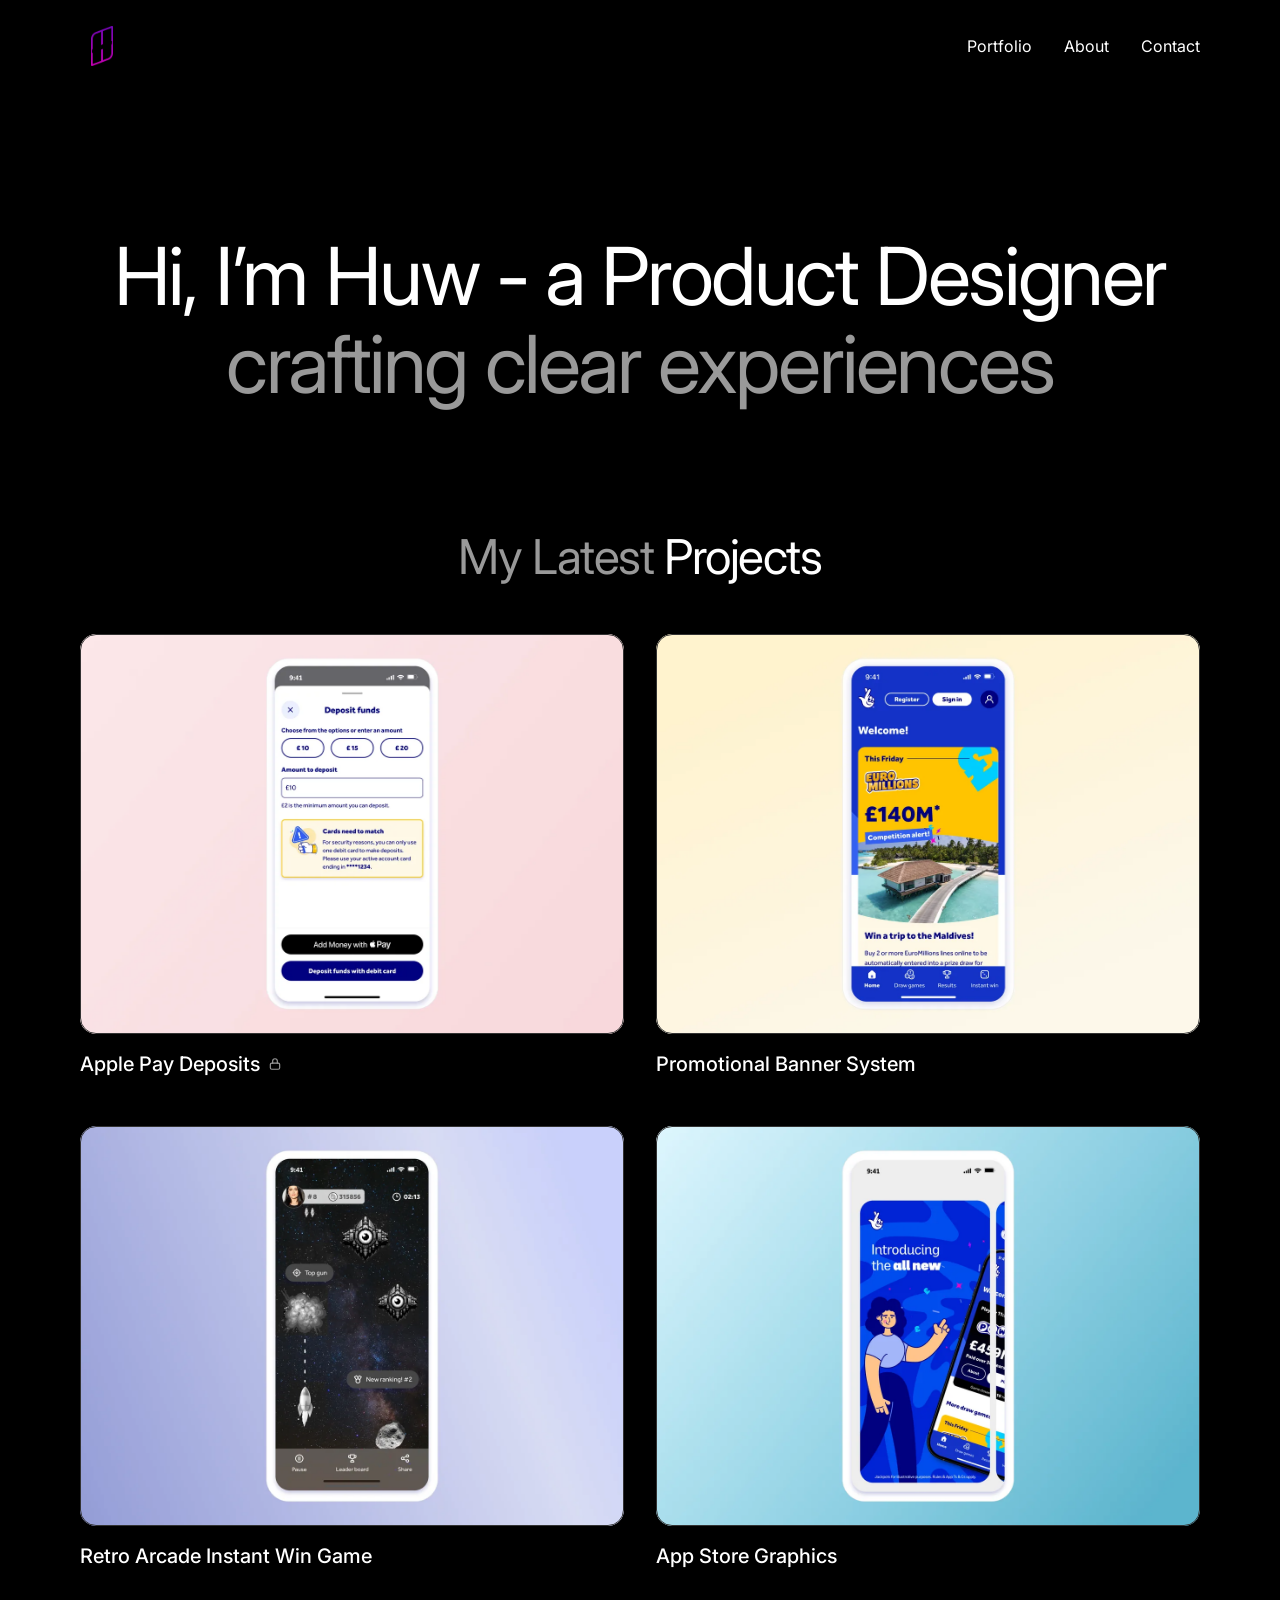
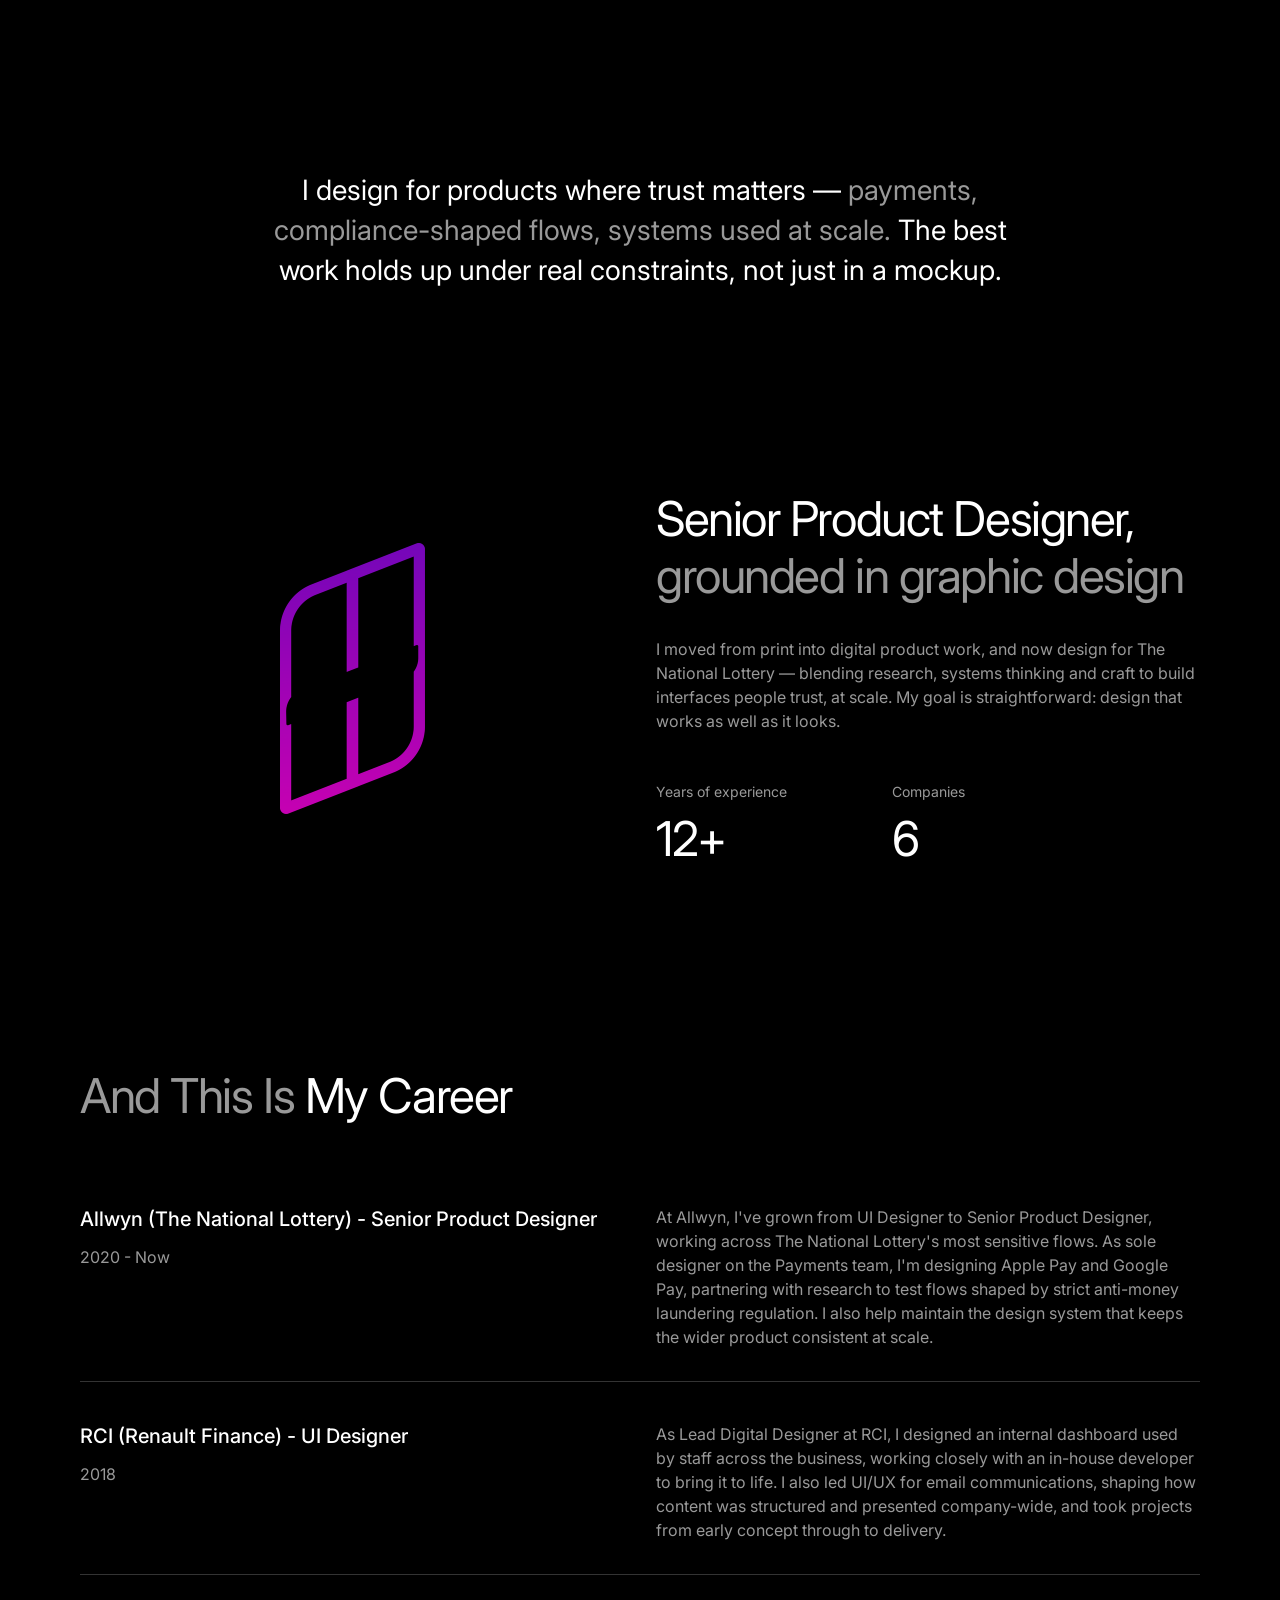
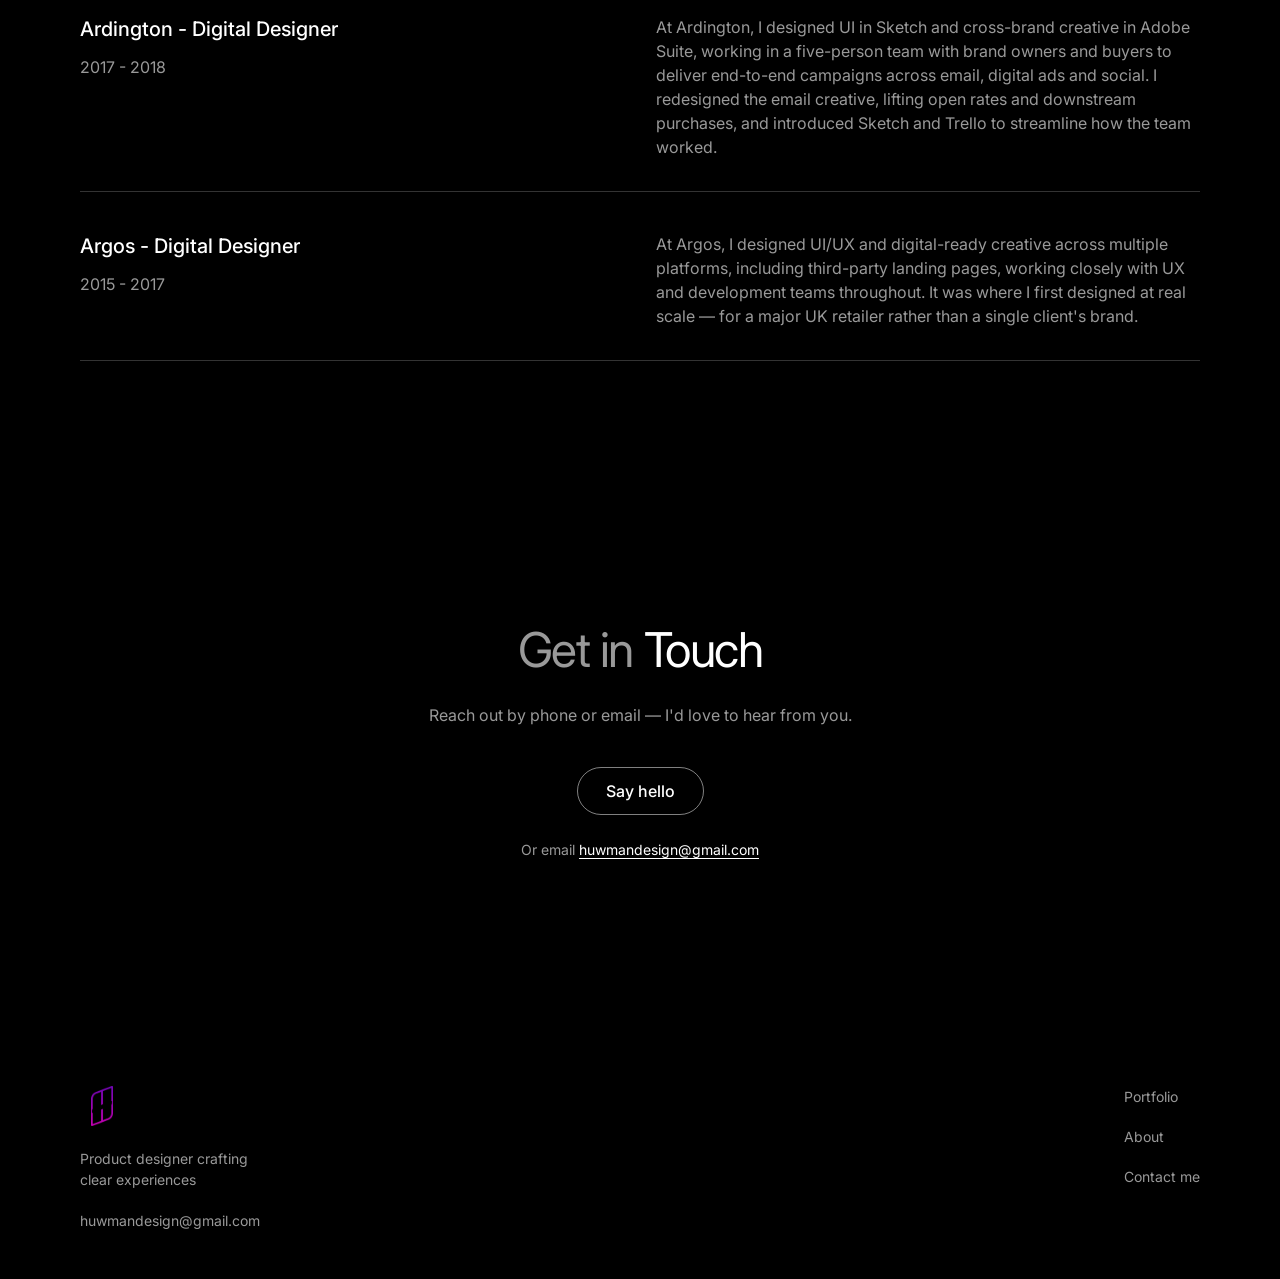
==== index.html @ 25f66128 "Add mobile burger menu matching Figma phone nav Co-Authored-By: Claude Opus 5.5 <noreply@anthropic.c" ====
<!doctype html>
<html lang="en-GB">
<head>
  <meta charset="utf-8">
  <meta name="viewport" content="width=device-width, initial-scale=1">
  <title>Huw Maitland-Jones — Product Designer</title>
  <meta name="description" content="Huw Maitland-Jones is a Senior Product Designer crafting clear experiences for products where trust matters.">
  <link rel="preconnect" href="https://fonts.googleapis.com">
  <link rel="preconnect" href="https://fonts.gstatic.com" crossorigin>
  <link href="https://fonts.googleapis.com/css2?family=Inter:wght@400;500&display=swap" rel="stylesheet">
  <link rel="stylesheet" href="styles.css">
  <script>document.documentElement.classList.add("js")</script>
  <script src="script.js" defer></script>
</head>
<body>

  <header class="nav">
    <div class="container nav__inner">
      <a href="/" class="logo" aria-label="Huw Maitland-Jones, home">
        <img src="assets/logo-mark.png" alt="" width="21" height="40">
      </a>
      <button class="nav__toggle" type="button" aria-expanded="false" aria-controls="site-menu" aria-label="Open menu">
        <span class="nav__toggle-bar"></span>
        <span class="nav__toggle-bar"></span>
      </button>
      <nav aria-label="Main">
        <ul class="nav__links" id="site-menu">
          <li><a href="#portfolio">Portfolio</a></li>
          <li><a href="#about">About</a></li>
          <li><a href="#contact">Contact</a></li>
        </ul>
      </nav>
    </div>
  </header>

  <main>
    <!-- Hero -->
    <section class="hero">
      <div class="container">
        <h1 class="h1 reveal">
          Hi, I’m Huw - a Product Designer
          <span class="muted">crafting clear experiences</span>
        </h1>
      </div>
    </section>

    <!-- Projects -->
    <section class="section section--projects" id="portfolio">
      <div class="container">
        <h2 class="h2 h2--center reveal"><span class="muted">My Latest</span> Projects</h2>

        <ul class="projects">
          <li class="reveal" style="--delay: 0s">
            <a href="apple-pay-deposits/" class="project">
              <div class="project__image">
                <img src="assets/project-apple-pay.webp" alt="Apple Pay deposit flow on a phone screen" loading="lazy">
              </div>
              <h3 class="h3 project__title">Apple Pay Deposits <span class="project__lock" title="Password protected"><svg width="14" height="14" viewBox="0 0 24 24" fill="none" stroke="currentColor" stroke-width="2" stroke-linecap="round" stroke-linejoin="round" aria-hidden="true"><rect x="4" y="10.5" width="16" height="10.5" rx="2.5"/><path d="M8 10.5V7a4 4 0 0 1 8 0v3.5"/></svg><span class="visually-hidden">(password protected)</span></span></h3>
            </a>
          </li>
          <li class="reveal" style="--delay: 0.1s">
            <a href="promotional-banner-system/" class="project">
              <div class="project__image">
                <img src="assets/project-banners.webp" alt="Promotional banner designs on a phone screen" loading="lazy">
              </div>
              <h3 class="h3">Promotional Banner System</h3>
            </a>
          </li>
          <li class="reveal" style="--delay: 0s">
            <a href="retro-arcade-iwg/" class="project">
              <div class="project__image">
                <img src="assets/project-arcade.webp" alt="Retro arcade instant win game on a phone screen" loading="lazy">
              </div>
              <h3 class="h3">Retro Arcade Instant Win Game</h3>
            </a>
          </li>
          <li class="reveal" style="--delay: 0.1s">
            <a href="app-store-graphics/" class="project">
              <div class="project__image">
                <img src="assets/project-app-store.webp" alt="App Store screenshot graphics" loading="lazy">
              </div>
              <h3 class="h3">App Store Graphics</h3>
            </a>
          </li>
        </ul>
      </div>
    </section>

    <!-- Statement -->
    <section class="section">
      <div class="container container--narrow">
        <p class="statement reveal">
          I design for products where trust matters — <span class="muted">payments,
          compliance-shaped flows, systems used at scale.</span> The best work holds up under
          real constraints, not just in a mockup.
        </p>
      </div>
    </section>

    <!-- About -->
    <section class="section" id="about">
      <div class="container about">
        <div class="about__image reveal">
          <img src="assets/logo-about.png" alt="" width="145" height="271">
        </div>
        <div class="about__content reveal" style="--delay: 0.1s">
          <h2 class="h2">Senior Product Designer, <span class="muted">grounded in graphic design</span></h2>
          <p class="body">
            I moved from print into digital product work, and now design for The National Lottery —
            blending research, systems thinking and craft to build interfaces people trust, at scale.
            My goal is straightforward: design that works as well as it looks.
          </p>
          <dl class="stats">
            <div>
              <dt>Years of experience</dt>
              <dd>12+</dd>
            </div>
            <div>
              <dt>Companies</dt>
              <dd>6</dd>
            </div>
          </dl>
        </div>
      </div>
    </section>

    <!-- Career -->
    <section class="section">
      <div class="container">
        <h2 class="h2 career__title reveal"><span class="muted">And This Is</span> My Career</h2>

        <ol class="career">
          <li class="job reveal">
            <div class="job__info">
              <h3 class="h3">Allwyn (The National Lottery) - Senior Product Designer</h3>
              <p class="job__years">2020 - Now</p>
            </div>
            <p class="body">
              At Allwyn, I've grown from UI Designer to Senior Product Designer, working across
              The National Lottery's most sensitive flows. As sole designer on the Payments team,
              I'm designing Apple Pay and Google Pay, partnering with research to test flows shaped
              by strict anti-money laundering regulation. I also help maintain the design system
              that keeps the wider product consistent at scale.
            </p>
          </li>
          <li class="job reveal">
            <div class="job__info">
              <h3 class="h3">RCI (Renault Finance) - UI Designer</h3>
              <p class="job__years">2018</p>
            </div>
            <p class="body">
              As Lead Digital Designer at RCI, I designed an internal dashboard used by staff across
              the business, working closely with an in-house developer to bring it to life. I also
              led UI/UX for email communications, shaping how content was structured and presented
              company-wide, and took projects from early concept through to delivery.
            </p>
          </li>
          <li class="job reveal">
            <div class="job__info">
              <h3 class="h3">Ardington - Digital Designer</h3>
              <p class="job__years">2017 - 2018</p>
            </div>
            <p class="body">
              At Ardington, I designed UI in Sketch and cross-brand creative in Adobe Suite, working
              in a five-person team with brand owners and buyers to deliver end-to-end campaigns
              across email, digital ads and social. I redesigned the email creative, lifting open
              rates and downstream purchases, and introduced Sketch and Trello to streamline how
              the team worked.
            </p>
          </li>
          <li class="job reveal">
            <div class="job__info">
              <h3 class="h3">Argos - Digital Designer</h3>
              <p class="job__years">2015 - 2017</p>
            </div>
            <p class="body">
              At Argos, I designed UI/UX and digital-ready creative across multiple platforms,
              including third-party landing pages, working closely with UX and development teams
              throughout. It was where I first designed at real scale — for a major UK retailer
              rather than a single client's brand.
            </p>
          </li>
        </ol>
      </div>
    </section>

    <!-- Contact -->
    <section class="contact" id="contact">
      <div class="container contact__inner">
        <h2 class="h2 h2--center reveal"><span class="muted">Get in</span> Touch</h2>
        <p class="body body--center reveal" style="--delay: 0.1s">Reach out by phone or email — I'd love to hear from you.</p>
        <a href="mailto:huwmandesign@gmail.com" class="button reveal" style="--delay: 0.2s">Say hello</a>
        <p class="small reveal" style="--delay: 0.3s">Or email <a href="mailto:huwmandesign@gmail.com" class="link">huwmandesign@gmail.com</a></p>
      </div>
    </section>
  </main>

  <footer class="footer">
    <div class="container footer__inner">
      <div class="footer__brand">
        <a href="/" class="logo" aria-label="Huw Maitland-Jones, home">
          <img src="assets/logo-mark.png" alt="" width="21" height="40">
        </a>
        <p class="small">Product designer crafting<br>clear experiences</p>
        <p class="small">huwmandesign@gmail.com</p>
      </div>
      <nav aria-label="Footer">
        <ul class="footer__links">
          <li><a href="#portfolio">Portfolio</a></li>
          <li><a href="#about">About</a></li>
          <li><a href="#contact">Contact me</a></li>
        </ul>
      </nav>
    </div>
  </footer>

</body>
</html>
---- styles.css ----
/* ==========================================================================
   Tokens — taken from the Figma styles (www.huwmandesign.com/*)
   ========================================================================== */
:root {
  /* Colour */
  --white: #ffffff;
  --dusty-gray: #999999;   /* muted text */
  --mine-shaft: #333333;   /* borders */
  --cod-gray: #0e0e0e;     /* card background */
  --black: #000000;
  --white-50: rgba(255, 255, 255, 0.5);

  /* Type */
  --font: "Inter", system-ui, -apple-system, "Segoe UI", sans-serif;

  /* Layout */
  --max-width: 1120px;
  --narrow-width: 736px;
  --gutter: 24px;
  --section-space: 100px;
  --radius: 16px;

  /* Spacing */
  --space-2xs: 2px;
  --space-xs: 8px;
  --space-s: 12px;
  --space-m: 16px;
  --space-l: 24px;
  --space-xl: 32px;
  --space-2xl: 40px;
  --space-3xl: 48px;
  --space-4xl: 80px;
}

/* ==========================================================================
   Base
   ========================================================================== */
*, *::before, *::after { box-sizing: border-box; }

html { scroll-behavior: smooth; }

body {
  margin: 0;
  background: var(--black);
  color: var(--white);
  font-family: var(--font);
  font-size: 16px;
  line-height: 1.5;
  -webkit-font-smoothing: antialiased;
}

img { display: block; max-width: 100%; height: auto; }

h1, h2, h3, p, ul, ol, dl, dd { margin: 0; padding: 0; }
ul, ol { list-style: none; }

a { color: inherit; text-decoration: none; }

:focus-visible {
  outline: 2px solid var(--white);
  outline-offset: 4px;
  border-radius: 4px;
}

.container {
  width: 100%;
  max-width: calc(var(--max-width) + var(--gutter) * 2);
  margin-inline: auto;
  padding-inline: var(--gutter);
}

.container--narrow {
  max-width: calc(var(--narrow-width) + var(--gutter) * 2);
}

.muted { color: var(--dusty-gray); }

/* ==========================================================================
   Type scale — fluid between mobile and desktop
   ========================================================================== */
.h1 {
  font-size: clamp(44px, 7vw, 80px);
  font-weight: 400;
  line-height: 1.1;          /* 88 / 80 */
  letter-spacing: -0.03em;   /* -2.4px at 80px */
  text-align: center;
  text-wrap: balance;
}

.h1 .muted { display: inline; }

.h2 {
  font-size: clamp(32px, 4.5vw, 48px);
  font-weight: 400;
  line-height: 1.2;          /* 57.6 / 48 */
  letter-spacing: -0.03em;   /* -1.44px at 48px */
  text-wrap: balance;
}

.h2--center { text-align: center; }

.h3 {
  font-size: 20px;
  font-weight: 500;
  line-height: 28px;
}

.body {
  color: var(--dusty-gray);
  font-size: 16px;
  line-height: 24px;
}

.body--center { text-align: center; }

.small {
  color: var(--dusty-gray);
  font-size: 14px;
  line-height: 21px;
}

.link {
  color: var(--white);
  text-decoration: underline;
  text-underline-offset: 3px;
}

/* ==========================================================================
   Nav
   ========================================================================== */
.nav { padding-block: var(--space-l); }

.nav__inner {
  display: flex;
  align-items: center;
  justify-content: space-between;
}

.logo {
  display: flex;
  align-items: center;
  justify-content: center;
  width: 44px;          /* comfortable tap target */
  height: 44px;
}

.logo img { height: 40px; width: auto; }

/* Nav logo darkens slightly on hover */
.nav .logo img { transition: filter 0.2s ease; }
.nav .logo:hover img,
.nav .logo:focus-visible img { filter: brightness(0.7); }

.nav__links {
  display: flex;
  gap: var(--space-xl);
}

.nav__links a {
  font-size: 16px;
  line-height: 20px;
  transition: color 0.2s ease;
}

.nav__links a:hover { color: var(--dusty-gray); }

/* Burger toggle: hidden until mobile */
.nav__toggle { display: none; }

@media (max-width: 809px) {
  /* Matches the Figma "Nav - Phone / Closed" frame */
  .nav {
    position: relative;
    z-index: 20;
    padding-block: 20px;
    background: var(--black);
    border-bottom: 1px solid var(--mine-shaft);
  }

  .nav__inner { padding-inline: 20px; justify-content: flex-start; }

  .nav__toggle {
    position: relative;
    display: block;
    width: 44px;            /* 32px icon from Figma, with a comfortable tap area */
    height: 44px;
    margin-left: auto;      /* push the burger to the right edge */
    margin-right: -6px;
    padding: 0;
    border: 0;
    background: none;
    cursor: pointer;
  }

  .nav__toggle-bar {
    position: absolute;
    left: 11px;
    height: 2px;
    border-radius: 10px;
    background: var(--white);
    transition: transform 0.25s ease, width 0.25s ease, top 0.25s ease;
  }

  .nav__toggle-bar:first-child { top: 16px; width: 22px; }
  .nav__toggle-bar:last-child { top: 26px; width: 18px; }

  /* Bars turn into a cross when open */
  .nav--open .nav__toggle-bar:first-child { top: 21px; width: 22px; transform: rotate(45deg); }
  .nav--open .nav__toggle-bar:last-child { top: 21px; width: 22px; transform: rotate(-45deg); }

  /* Open state: header and panel turn Cod Gray, matching the Figma open nav */
  .nav { transition: background-color 0.2s ease, border-color 0.2s ease; }
  .nav--open { background: var(--cod-gray); border-bottom-color: transparent; }

  /* Dropdown panel */
  .nav__links {
    position: absolute;
    top: 100%;
    left: 0;
    right: 0;
    flex-direction: column;
    gap: 0;
    padding: 66px 20px 28px;
    background: var(--cod-gray);
    border-bottom: 1px solid var(--mine-shaft);
    opacity: 0;
    visibility: hidden;
    transform: translateY(-8px);
    transition: opacity 0.2s ease, transform 0.2s ease, visibility 0s linear 0.2s;
  }

  /* Inset divider between the logo row and the links */
  .nav__links::before {
    content: "";
    position: absolute;
    top: 35px;
    left: 20px;
    right: 20px;
    height: 1px;
    background: var(--mine-shaft);
  }

  .nav--open .nav__links {
    opacity: 1;
    visibility: visible;
    transform: none;
    transition: opacity 0.2s ease, transform 0.2s ease, visibility 0s;
  }

  .nav__links a {
    display: block;
    padding-block: 20px;
    font-size: 20px;
    line-height: 28px;
  }
}

/* ==========================================================================
   Sections
   ========================================================================== */
.section { padding-block: var(--section-space); }

.hero { padding-top: 140px; }

.section--projects { padding-top: 120px; }

/* Projects */
.projects {
  display: grid;
  grid-template-columns: repeat(2, 1fr);
  gap: var(--space-3xl) var(--space-xl);
  margin-top: var(--space-3xl);
}

.project {
  display: flex;
  flex-direction: column;
  gap: var(--space-m);
}

.project__image {
  position: relative;
  aspect-ratio: 544 / 400;
  overflow: hidden;
  border-radius: var(--radius);
  background: var(--cod-gray);
}

.project__image::after {
  content: "";
  position: absolute;
  inset: 0;
  border: 1px solid var(--mine-shaft);
  border-radius: inherit;
  pointer-events: none;
}

.project__image img {
  width: 100%;
  height: 100%;
  object-fit: cover;
  transition: transform 0.5s cubic-bezier(0.2, 0.7, 0.2, 1);
}

.project:hover .project__image img { transform: scale(1.03); }

.project__title {
  display: flex;
  align-items: center;
  gap: var(--space-xs);
}

.project__lock { display: inline-flex; color: var(--dusty-gray); }

.visually-hidden {
  position: absolute;
  width: 1px;
  height: 1px;
  overflow: hidden;
  clip: rect(0 0 0 0);
  white-space: nowrap;
}

/* Statement */
.statement {
  font-size: clamp(22px, 2.6vw, 28px);
  line-height: 1.43;          /* 40 / 28 */
  text-align: center;
  text-wrap: pretty;
}

/* About */
.about {
  display: grid;
  grid-template-columns: 1fr 1fr;
  align-items: center;
  gap: var(--space-xl);
}

.about__image {
  display: flex;
  align-items: center;
  justify-content: center;
  aspect-ratio: 544 / 271;
  border-radius: var(--radius);
  box-shadow: 0 16px 64px 0 var(--black);
}

.about__image img { height: 100%; width: auto; }

.about__content {
  display: flex;
  flex-direction: column;
  gap: var(--space-xl);
}

.stats {
  display: grid;
  grid-template-columns: repeat(2, 1fr);
  gap: var(--space-xl);
  max-width: 440px;
  padding-top: var(--space-m);
}

.stats dt {
  color: var(--dusty-gray);
  font-size: 14px;
  line-height: 21px;
}

.stats dd {
  margin-top: var(--space-xs);
  font-size: 48px;
  line-height: 1.2;
  letter-spacing: -0.03em;
}

/* Career */
.career__title { margin-bottom: var(--space-4xl); }

.career {
  display: flex;
  flex-direction: column;
  gap: var(--space-2xl);
}

.job {
  display: grid;
  grid-template-columns: 1fr 1fr;
  gap: var(--space-xl);
  padding-bottom: var(--space-xl);
  border-bottom: 1px solid var(--mine-shaft);
}

.job__info {
  display: flex;
  flex-direction: column;
  gap: var(--space-s);
}

.job__years {
  color: var(--dusty-gray);
  font-size: 16px;
  line-height: 24px;
}

/* Contact */
.contact { padding-block: 160px; }

.contact__inner {
  display: flex;
  flex-direction: column;
  align-items: center;
  gap: var(--space-l);
}

.contact__inner .body { max-width: 544px; }

.contact__inner .button { margin-top: var(--space-m); }

.button {
  display: inline-flex;
  align-items: center;
  justify-content: center;
  height: 48px;
  padding: 0 28px;
  border: 1px solid var(--white-50);
  border-radius: 100px;
  font-size: 16px;
  font-weight: 500;
  line-height: 24px;
  transition: background-color 0.2s ease, color 0.2s ease, border-color 0.2s ease;
}

.button:hover {
  background: var(--white);
  border-color: var(--white);
  color: var(--black);
}

/* Footer */
.footer { padding: 64px 0 48px; }

.footer__inner {
  display: flex;
  justify-content: space-between;
  align-items: flex-start;
  gap: var(--space-xl);
}

.footer__brand {
  display: flex;
  flex-direction: column;
  gap: 20px;
  max-width: 200px;
}

.footer__links {
  display: flex;
  flex-direction: column;
  gap: var(--space-m);
}

.footer__links a {
  color: var(--dusty-gray);
  font-size: 14px;
  line-height: 21px;
  transition: color 0.2s ease;
}

.footer__links a:hover { color: var(--white); }

/* ==========================================================================
   Case study pages
   ========================================================================== */
.h1--case {
  font-size: clamp(40px, 5.5vw, 64px);
  line-height: 1.1;            /* 70.4 / 64 */
  letter-spacing: -0.03em;     /* -1.92px at 64px */
}

.cs-hero { padding: 79px 0 40px; }

.cs-hero__inner {
  display: flex;
  flex-direction: column;
  align-items: center;
  gap: var(--space-4xl);
}

.cs-hero__text {
  display: flex;
  flex-direction: column;
  align-items: center;
  gap: var(--space-xl);
}

.cs-hero__desc { max-width: var(--narrow-width); }

.cs-label { color: var(--white); }

.cs-image {
  position: relative;
  width: 100%;
}

.cs-image img,
.cs-image picture { display: block; width: 100%; height: auto; }

/* The hero export has square corners, so round it to match the other images */
.cs-image--hero { border-radius: var(--radius); overflow: hidden; }

.cs-image--outcome { background: none; overflow: visible; }
.cs-image--outcome img { filter: drop-shadow(0 16px 13.5px var(--black)); }

/* Transparent illustrations sit straight on the page */
.cs-image--illustration { border-radius: 0; overflow: visible; }

/* Different image sets per breakpoint (e.g. App Store pairs split on mobile) */
.cs-stack { display: flex; flex-direction: column; gap: var(--space-xs); }
.cs-stack img { width: 100%; height: auto; }
.cs-only-mobile { display: none; }
@media (max-width: 809px) {
  .cs-only-wide { display: none; }
  .cs-only-mobile { display: flex; }
}

/* Two columns: image + text, either way round */
.cs-split {
  display: grid;
  grid-template-columns: 1fr 1fr;
  align-items: center;
  gap: var(--space-xl);
}

.cs-text {
  display: flex;
  flex-direction: column;
  gap: var(--space-l);
  min-width: 0;
}

.cs-split .cs-text { gap: var(--space-xl); }

.cs-figure {
  margin: 0;
  display: flex;
  flex-direction: column;
  gap: var(--space-xs);
  min-width: 0;
}

/* Single narrow column */
.cs-narrow {
  display: flex;
  flex-direction: column;
  gap: var(--space-xl);
  max-width: calc(640px + var(--gutter) * 2);
}

.cs-strong {
  color: var(--white);
  font-weight: 700;
  font-size: 16px;
  line-height: 24px;
}

.cs-list ul {
  list-style: disc;
  padding-left: 20px;
}

/* Phone on a soft backdrop (micro animation) */
.cs-phone-stage {
  display: flex;
  justify-content: center;
  padding-block: var(--space-l);
  border-radius: var(--radius);
  background: linear-gradient(180deg, #e6eaf6 0%, #f5e3d5 100%);
}

.cs-phone {
  width: min(318px, 70%);
  height: auto;
  object-fit: cover;
  border-radius: 32px;
}

/* ==========================================================================
   Lock page (NDA case studies)
   ========================================================================== */
.lock { padding-block: 120px 160px; }

.lock__inner {
  display: flex;
  flex-direction: column;
  align-items: center;
  gap: var(--space-l);
  max-width: calc(544px + var(--gutter) * 2);
}

.lock__icon { color: var(--dusty-gray); }

.lock__message--error { color: var(--white); }

.lock__form {
  display: flex;
  flex-direction: column;
  gap: var(--space-xs);
  width: 100%;
  margin-top: var(--space-m);
}

.lock__label {
  color: var(--dusty-gray);
  font-size: 14px;
  line-height: 21px;
}

.lock__row {
  display: flex;
  gap: var(--space-s);
}

.lock__input {
  flex: 1;
  min-width: 0;
  height: 48px;
  padding: 0 20px;
  border: 1px solid var(--mine-shaft);
  border-radius: 100px;
  background: var(--cod-gray);
  color: var(--white);
  font: inherit;
  font-size: 16px;
  transition: border-color 0.2s ease;
}

.lock__input:focus {
  outline: none;
  border-color: var(--white-50);
}

.lock__button {
  background: none;
  color: var(--white);
  font-family: inherit;
  cursor: pointer;
  white-space: nowrap;
}

@media (max-width: 480px) {
  .lock { padding-block: 64px 96px; }
  .lock__row { flex-direction: column; }
  .lock__input { flex: none; width: 100%; }
}

/* ==========================================================================
   Responsive
   ========================================================================== */
@media (max-width: 900px) {
  :root { --section-space: 72px; }

  .hero { padding-top: 96px; }
  .section--projects { padding-top: 88px; }

  .about { grid-template-columns: 1fr; }
  .about__image { max-width: 544px; }

  .job { grid-template-columns: 1fr; gap: var(--space-m); }


  .career__title { margin-bottom: var(--space-3xl); }
}

@media (max-width: 640px) {
  :root { --gutter: 20px; --section-space: 56px; }



  .projects { grid-template-columns: 1fr; gap: var(--space-xl); }

  .contact { padding-block: 96px; }
}

/* Case study pages: tablet 810–1199px, mobile below 810px (Figma frames) */
@media (max-width: 1199px) {
  .cs-page { --gutter: 40px; }
  .cs-page .section { padding-block: 64px; }
  .cs-hero { padding: 80px 0 40px; }

  .cs-split,
  .cs-narrow {
    grid-template-columns: 1fr;
    max-width: calc(618px + 96px * 2);
    padding-inline: 96px;
  }
  /* One column: heading and copy always come before the image */
  .cs-split > .cs-text { order: -1; }
}

@media (max-width: 809px) {
  .cs-split,
  .cs-narrow { padding-inline: var(--gutter); }
  .cs-hero { padding-top: 64px; }
  .cs-hero__inner { gap: var(--space-3xl); }
}

@media (prefers-reduced-motion: reduce) {
  html { scroll-behavior: auto; }
  * { transition: none !important; }
}

/* ==========================================================================
   Transitions — matched to the Framer site: elements fade up ~20px as they
   enter the screen; whatever is visible on load cascades in order.
   Only applied when JavaScript runs, so content is never hidden without it.
   ========================================================================== */
:root {
  --reveal-distance: 20px;
  --reveal-duration: 0.7s;
  --reveal-ease: cubic-bezier(0.25, 0.8, 0.25, 1);
}

.js .reveal {
  opacity: 0;
  transform: translateY(var(--reveal-distance));
  transition:
    opacity var(--reveal-duration) var(--reveal-ease) var(--delay, 0s),
    transform var(--reveal-duration) var(--reveal-ease) var(--delay, 0s);
}

.js .reveal.is-visible {
  opacity: 1;
  transform: none;
}

/* Keep the button's hover transition alongside its reveal */
.js .button.reveal {
  transition:
    opacity var(--reveal-duration) var(--reveal-ease) var(--delay, 0s),
    transform var(--reveal-duration) var(--reveal-ease) var(--delay, 0s),
    background-color 0.2s ease, color 0.2s ease, border-color 0.2s ease;
}

@media (prefers-reduced-motion: reduce) {
  .js .reveal { opacity: 1; transform: none; }
}
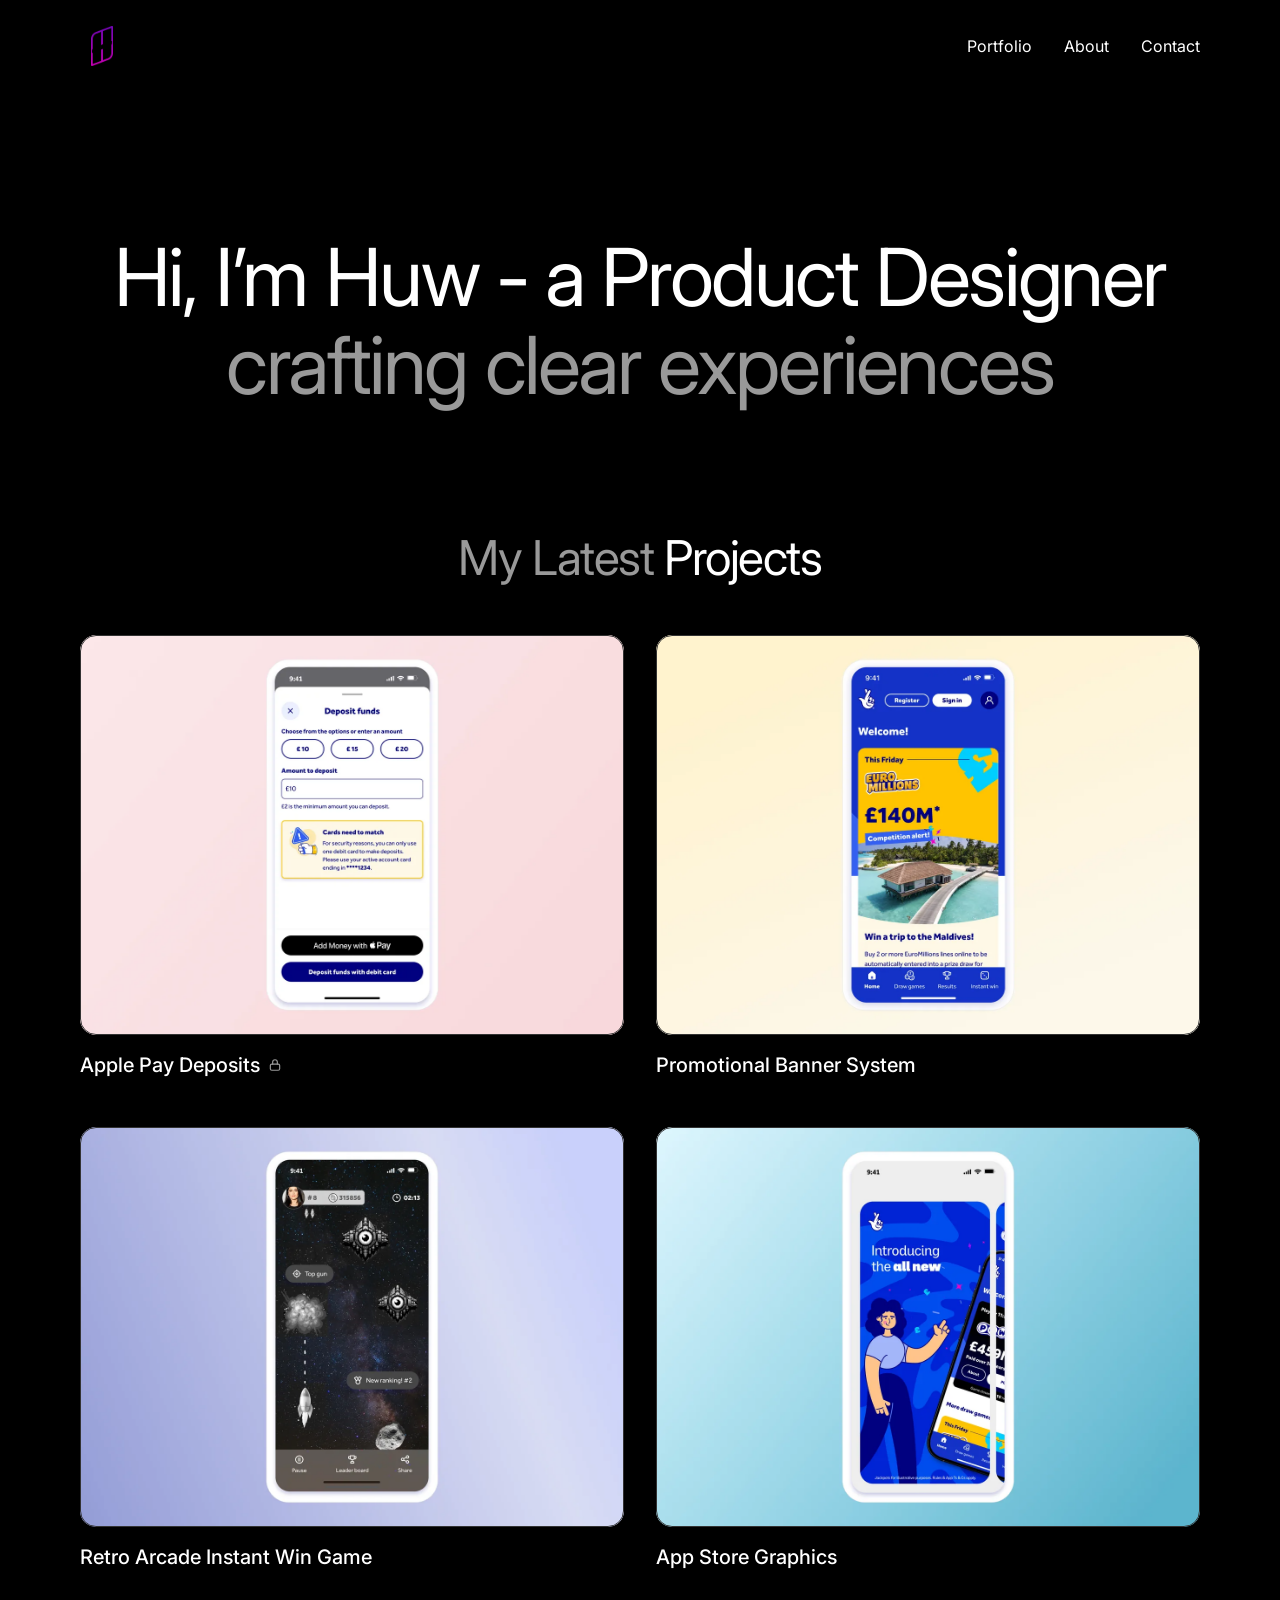
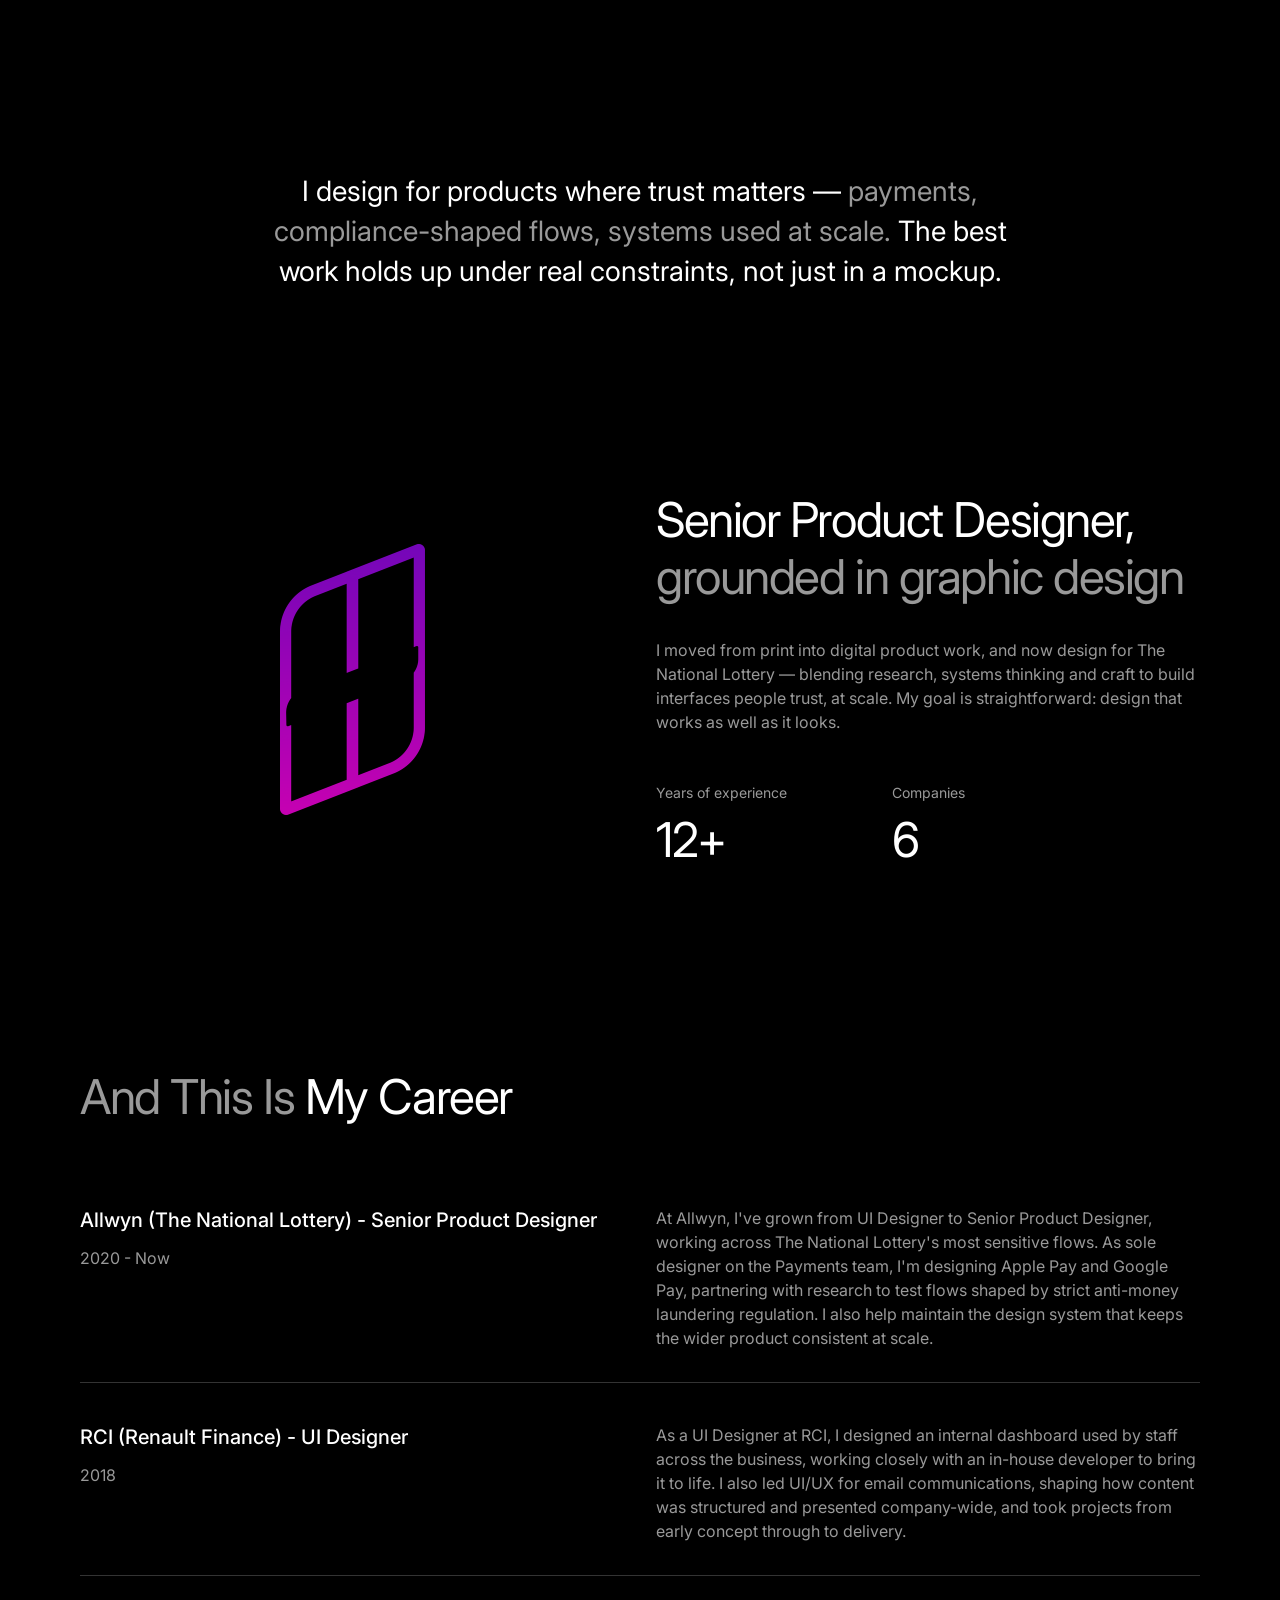
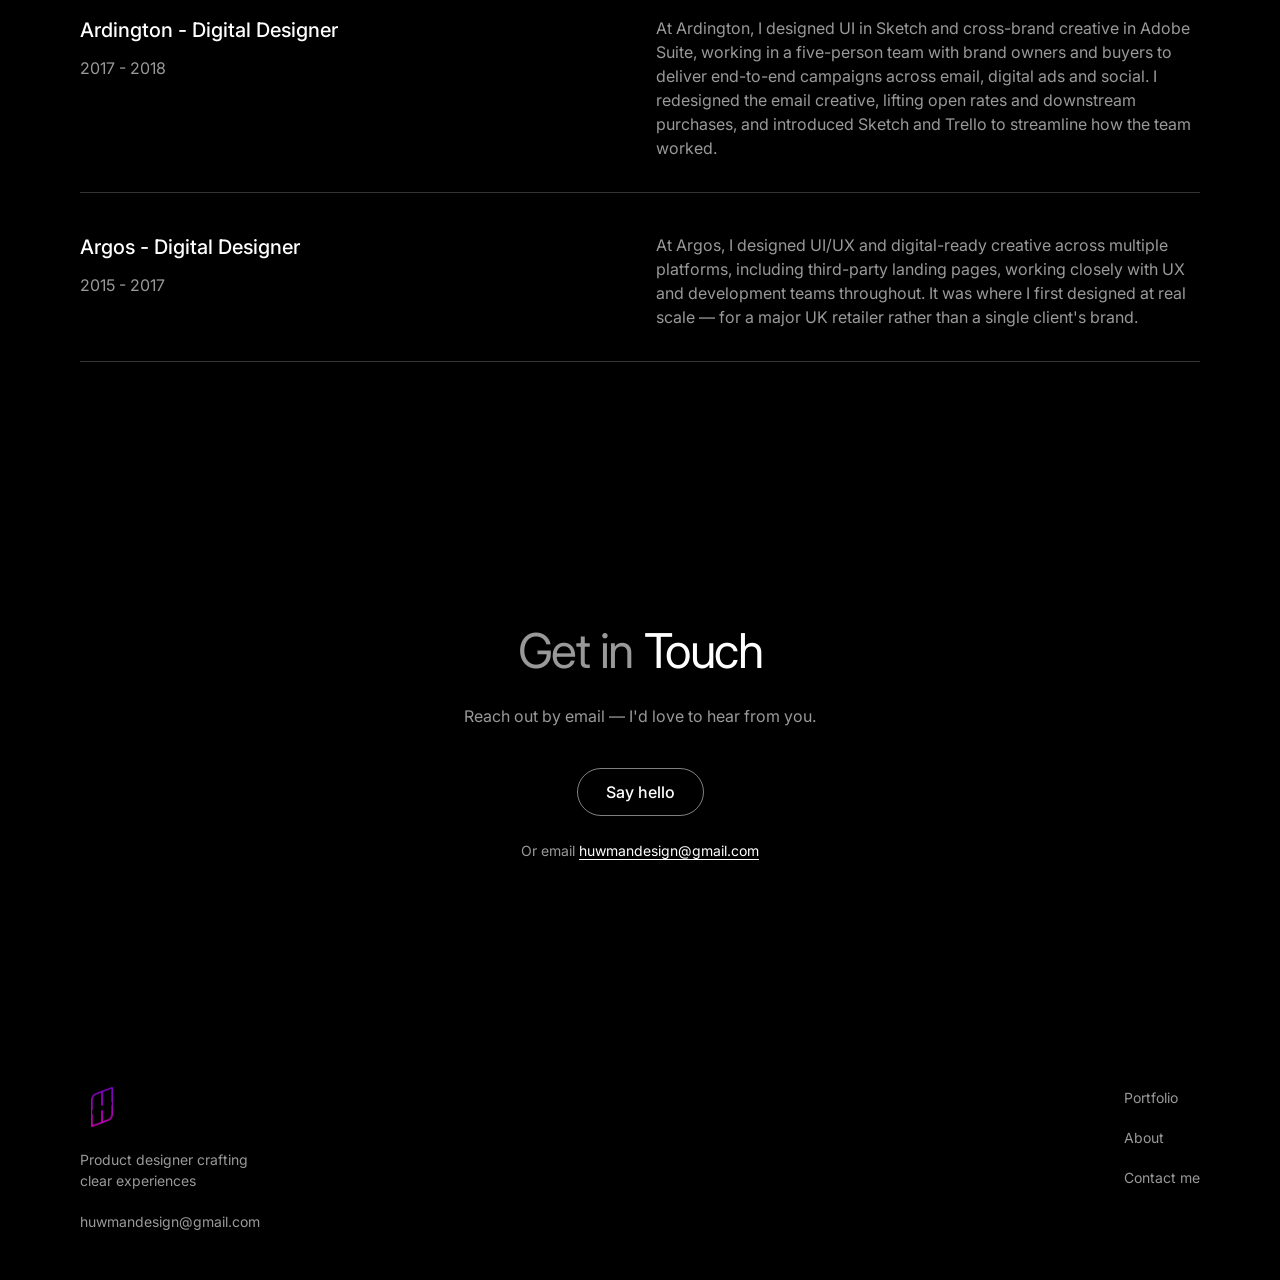
==== commit 4a131092: "Copy fixes: RCI title, contact line Co-Authored-By: Claude Opus 5.5 <noreply@anthropic.com> Claude-S" ====
--- a/index.html
+++ b/index.html
@@ -149,7 +149,7 @@
               <p class="job__years">2018</p>
             </div>
             <p class="body">
-              As Lead Digital Designer at RCI, I designed an internal dashboard used by staff across
+              As a UI Designer at RCI, I designed an internal dashboard used by staff across
               the business, working closely with an in-house developer to bring it to life. I also
               led UI/UX for email communications, shaping how content was structured and presented
               company-wide, and took projects from early concept through to delivery.
@@ -188,7 +188,7 @@
     <section class="contact" id="contact">
       <div class="container contact__inner">
         <h2 class="h2 h2--center reveal"><span class="muted">Get in</span> Touch</h2>
-        <p class="body body--center reveal" style="--delay: 0.1s">Reach out by phone or email — I'd love to hear from you.</p>
+        <p class="body body--center reveal" style="--delay: 0.1s">Reach out by email — I'd love to hear from you.</p>
         <a href="mailto:huwmandesign@gmail.com" class="button reveal" style="--delay: 0.2s">Say hello</a>
         <p class="small reveal" style="--delay: 0.3s">Or email <a href="mailto:huwmandesign@gmail.com" class="link">huwmandesign@gmail.com</a></p>
       </div>
@@ -202,7 +202,7 @@
           <img src="assets/logo-mark.png" alt="" width="21" height="40">
         </a>
         <p class="small">Product designer crafting<br>clear experiences</p>
-        <p class="small">huwmandesign@gmail.com</p>
+        <p class="small"><a href="mailto:huwmandesign@gmail.com" class="footer__email">huwmandesign@gmail.com</a></p>
       </div>
       <nav aria-label="Footer">
         <ul class="footer__links">
--- a/styles.css
+++ b/styles.css
@@ -39,6 +39,9 @@
 
 html { scroll-behavior: smooth; }
 
+/* Anchor jumps land below the sticky nav */
+[id] { scroll-margin-top: 100px; }
+
 body {
   margin: 0;
   background: var(--black);
@@ -128,7 +131,21 @@
 /* ==========================================================================
    Nav
    ========================================================================== */
-.nav { padding-block: var(--space-l); }
+.nav {
+  position: sticky;
+  top: 0;
+  z-index: 20;
+  padding-block: var(--space-l);
+  background: var(--black);
+  border-bottom: 1px solid transparent;
+  transition: transform 0.35s ease, border-color 0.2s ease, background-color 0.2s ease;
+}
+
+/* Once the page has scrolled: thin divider so the bar reads over content */
+.nav--scrolled { border-bottom-color: var(--mine-shaft); }
+
+/* Hidden while scrolling down, back as soon as you scroll up */
+.nav--hidden { transform: translateY(-100%); }
 
 .nav__inner {
   display: flex;
@@ -146,10 +163,10 @@
 
 .logo img { height: 40px; width: auto; }
 
-/* Nav logo darkens slightly on hover */
-.nav .logo img { transition: filter 0.2s ease; }
-.nav .logo:hover img,
-.nav .logo:focus-visible img { filter: brightness(0.7); }
+/* Logos darken slightly on hover (nav and footer) */
+.logo img { transition: filter 0.2s ease; }
+.logo:hover img,
+.logo:focus-visible img { filter: brightness(0.7); }
 
 .nav__links {
   display: flex;
@@ -170,8 +187,6 @@
 @media (max-width: 809px) {
   /* Matches the Figma "Nav - Phone / Closed" frame */
   .nav {
-    position: relative;
-    z-index: 20;
     padding-block: 20px;
     background: var(--black);
     border-bottom: 1px solid var(--mine-shaft);
@@ -209,7 +224,6 @@
   .nav--open .nav__toggle-bar:last-child { top: 21px; width: 22px; transform: rotate(-45deg); }
 
   /* Open state: header and panel turn Cod Gray, matching the Figma open nav */
-  .nav { transition: background-color 0.2s ease, border-color 0.2s ease; }
   .nav--open { background: var(--cod-gray); border-bottom-color: transparent; }
 
   /* Dropdown panel */
@@ -470,6 +484,9 @@
 
 .footer__links a:hover { color: var(--white); }
 
+.footer__email { transition: color 0.2s ease; }
+.footer__email:hover { color: var(--white); }
+
 /* ==========================================================================
    Case study pages
    ========================================================================== */
@@ -507,8 +524,9 @@
 .cs-image img,
 .cs-image picture { display: block; width: 100%; height: auto; }
 
-/* The hero export has square corners, so round it to match the other images */
-.cs-image--hero { border-radius: var(--radius); overflow: hidden; }
+/* Exports with square corners get rounded to match the other images */
+.cs-image--hero,
+.cs-image--rounded { border-radius: var(--radius); overflow: hidden; }
 
 .cs-image--outcome { background: none; overflow: visible; }
 .cs-image--outcome img { filter: drop-shadow(0 16px 13.5px var(--black)); }
@@ -516,14 +534,36 @@
 /* Transparent illustrations sit straight on the page */
 .cs-image--illustration { border-radius: 0; overflow: visible; }
 
+/* One caption per image set: only under the last image in each section */
+.cs-narrow .cs-figure:has(+ .cs-figure) figcaption { display: none; }
+
 /* Different image sets per breakpoint (e.g. App Store pairs split on mobile) */
-.cs-stack { display: flex; flex-direction: column; gap: var(--space-xs); }
-.cs-stack img { width: 100%; height: auto; }
+.cs-stack { display: flex; flex-direction: column; gap: 63px; }   /* 32px gap + 31px padding, from the Figma mobile frame */
+.cs-stack img { width: 100%; height: auto; border-radius: var(--radius); }
 .cs-only-mobile { display: none; }
 @media (max-width: 809px) {
   .cs-only-wide { display: none; }
   .cs-only-mobile { display: flex; }
-}
+  /* Keep the 63px rhythm across the join between sets (32px gap + 31px) */
+  .cs-narrow .cs-figure + .cs-figure { margin-top: 31px; }
+}
+
+/* Full-width figure below a two-column block */
+.cs-wide { margin-top: var(--space-xl); }
+
+/* Image with a drop shadow (Apple Pay design system shot) */
+.cs-image--shadow img { filter: drop-shadow(0 16px 27px var(--black)); }
+
+/* Three short points in a row (stacks on smaller screens) */
+.cs-points { display: grid; grid-template-columns: repeat(3, 1fr); gap: var(--space-xl); }
+@media (max-width: 1199px) { .cs-points { grid-template-columns: 1fr; } }
+
+/* Research findings: stats, sub-headings and lists */
+.cs-findings { display: flex; flex-direction: column; gap: var(--space-xl); padding-block: var(--space-m); }
+.cs-finding { display: flex; flex-direction: column; gap: var(--space-xs); }
+.cs-subhead { color: var(--white); font-size: 20px; font-weight: 700; line-height: 28px; }
+.cs-stats strong { font-weight: 700; }
+.cs-bullets { list-style: disc; padding-left: 20px; }
 
 /* Two columns: image + text, either way round */
 .cs-split {
@@ -585,6 +625,25 @@
   object-fit: cover;
   border-radius: 32px;
 }
+
+/* ==========================================================================
+   Next project (end of each case study)
+   ========================================================================== */
+.next-project__inner {
+  display: flex;
+  flex-direction: column;
+  align-items: center;
+  gap: var(--space-m);
+}
+
+.next-project__card { width: 100%; max-width: 544px; }
+
+.next-project__arrow {
+  margin-left: auto;
+  transition: transform 0.2s ease;
+}
+
+.next-project__card:hover .next-project__arrow { transform: translateX(4px); }
 
 /* ==========================================================================
    Lock page (NDA case studies)
@@ -690,6 +749,7 @@
   .cs-hero { padding: 80px 0 40px; }
 
   .cs-split,
+  .cs-wide,
   .cs-narrow {
     grid-template-columns: 1fr;
     max-width: calc(618px + 96px * 2);
@@ -701,13 +761,21 @@
 
 @media (max-width: 809px) {
   .cs-split,
+  .cs-wide,
   .cs-narrow { padding-inline: var(--gutter); }
   .cs-hero { padding-top: 64px; }
   .cs-hero__inner { gap: var(--space-3xl); }
 }
 
+/* Mobile footer: brand block, then links stacked underneath (Figma "Footer - Phone") */
+@media (max-width: 809px) {
+  .footer { padding: 40px 0; }
+  .footer__inner { flex-direction: column; gap: 40px; }
+}
+
 @media (prefers-reduced-motion: reduce) {
   html { scroll-behavior: auto; }
+  .nav { transition: none; }
   * { transition: none !important; }
 }
 
@@ -718,8 +786,8 @@
    ========================================================================== */
 :root {
   --reveal-distance: 20px;
-  --reveal-duration: 0.7s;
-  --reveal-ease: cubic-bezier(0.25, 0.8, 0.25, 1);
+  --reveal-duration: 1.5s;
+  --reveal-ease: cubic-bezier(0.16, 1, 0.3, 1);   /* gentle ease-out */
 }
 
 .js .reveal {
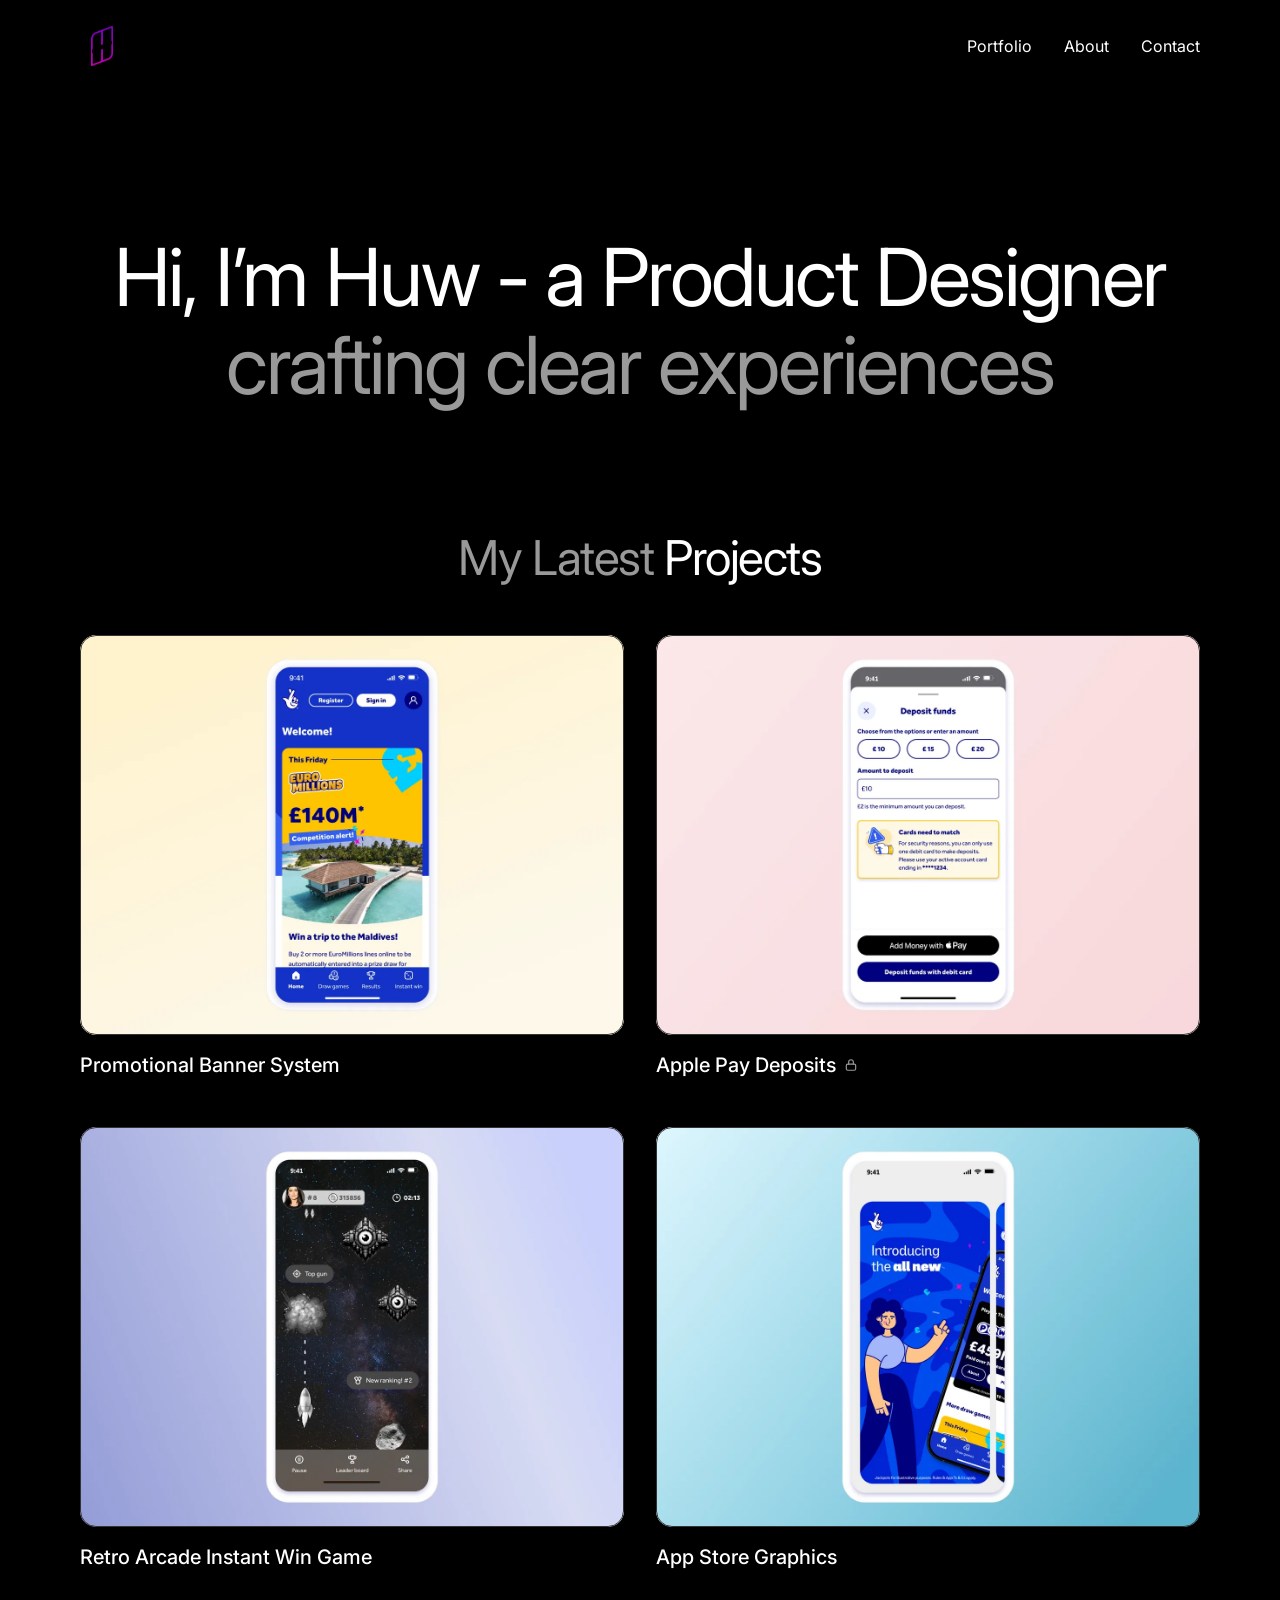
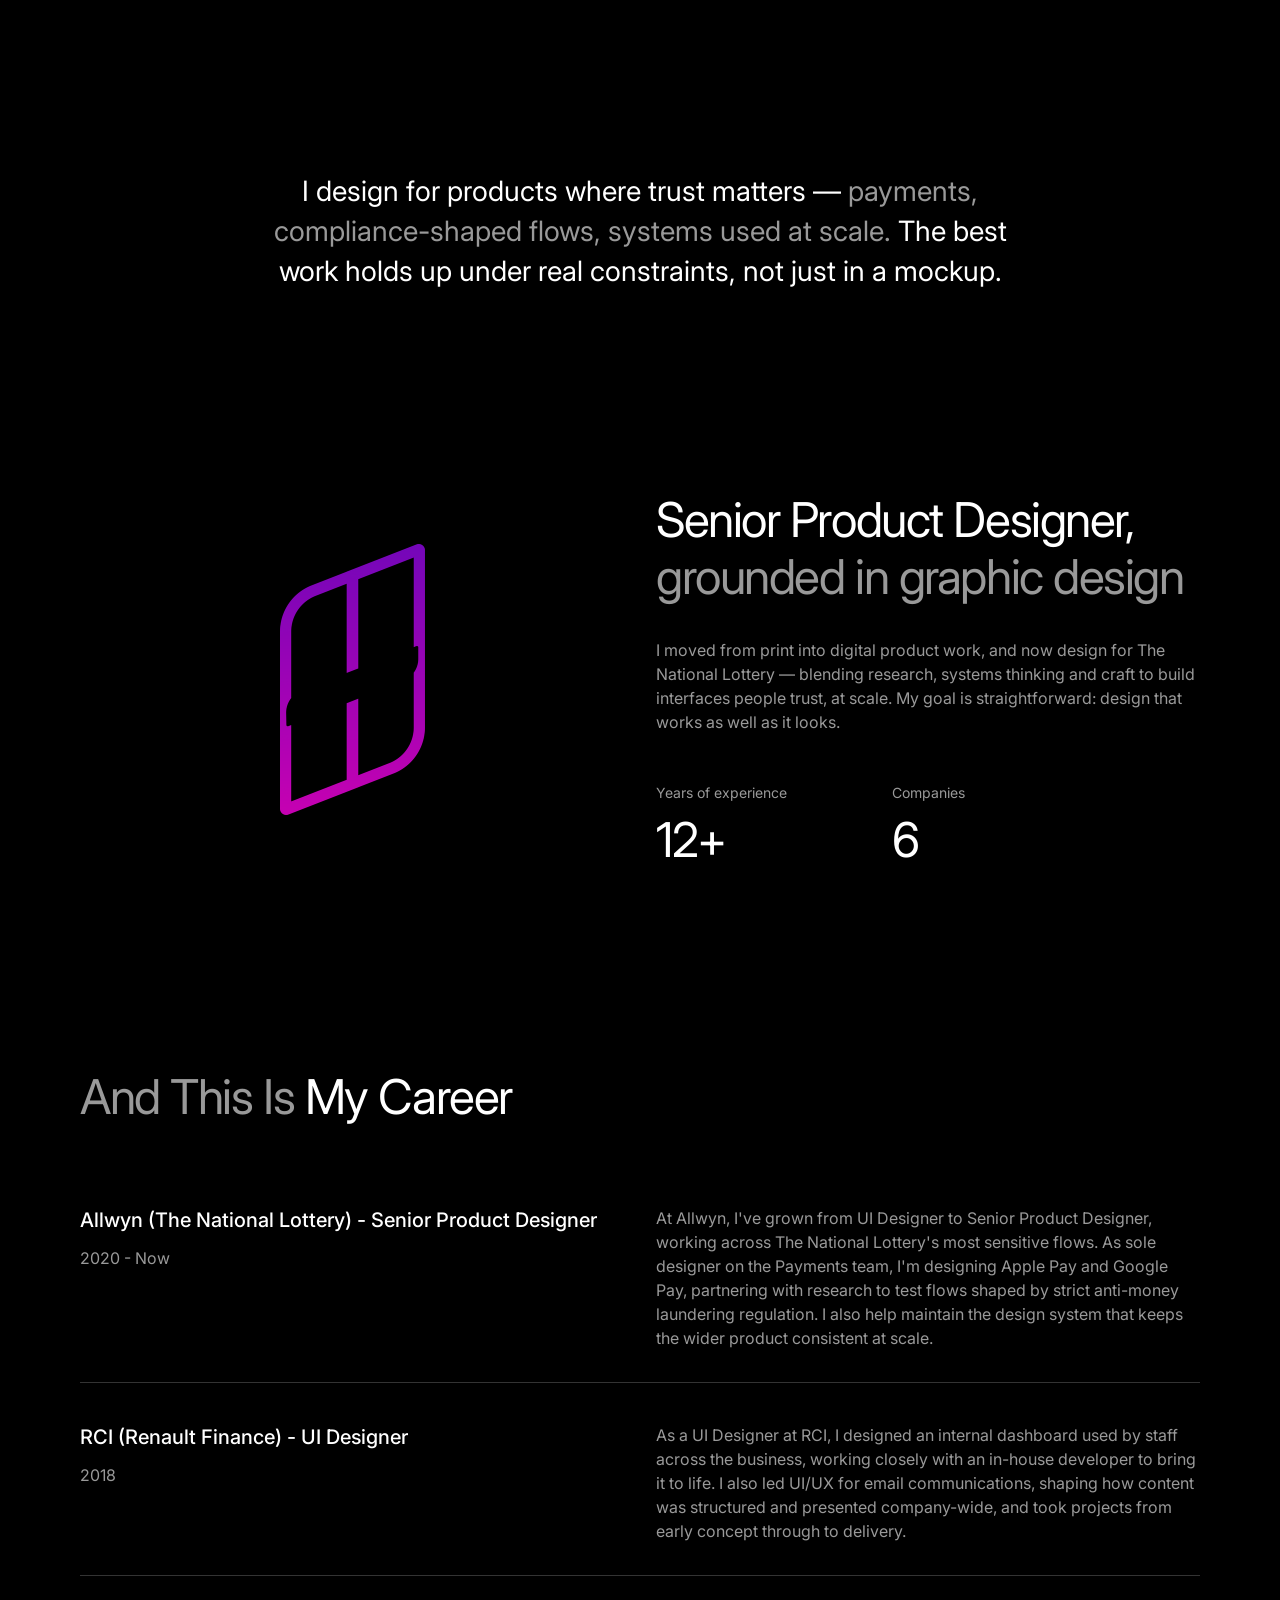
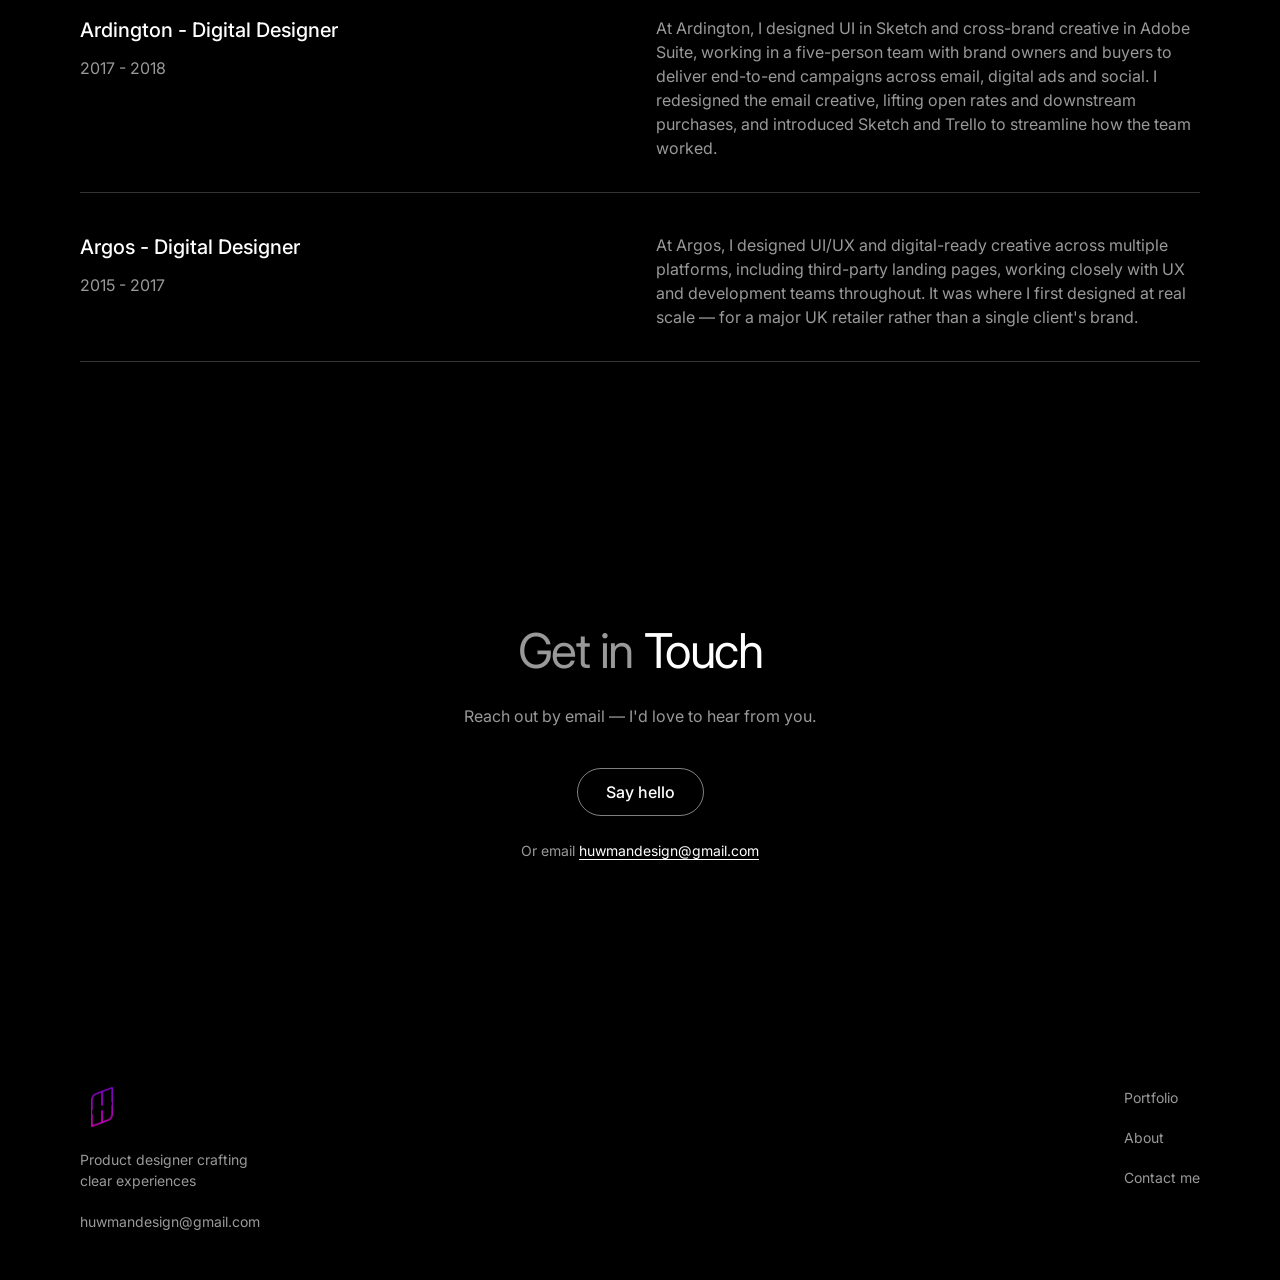
==== commit b8b411ce: "Lead with Promotional Banner System; reorder next-project links Co-Authored-By: Claude Opus 5.5 <nor" ====
--- a/index.html
+++ b/index.html
@@ -51,19 +51,19 @@
 
         <ul class="projects">
           <li class="reveal" style="--delay: 0s">
+            <a href="promotional-banner-system/" class="project">
+              <div class="project__image">
+                <img src="assets/project-banners.webp" alt="Promotional banner designs on a phone screen" loading="lazy">
+              </div>
+              <h3 class="h3">Promotional Banner System</h3>
+            </a>
+          </li>
+          <li class="reveal" style="--delay: 0.1s">
             <a href="apple-pay-deposits/" class="project">
               <div class="project__image">
                 <img src="assets/project-apple-pay.webp" alt="Apple Pay deposit flow on a phone screen" loading="lazy">
               </div>
               <h3 class="h3 project__title">Apple Pay Deposits <span class="project__lock" title="Password protected"><svg width="14" height="14" viewBox="0 0 24 24" fill="none" stroke="currentColor" stroke-width="2" stroke-linecap="round" stroke-linejoin="round" aria-hidden="true"><rect x="4" y="10.5" width="16" height="10.5" rx="2.5"/><path d="M8 10.5V7a4 4 0 0 1 8 0v3.5"/></svg><span class="visually-hidden">(password protected)</span></span></h3>
-            </a>
-          </li>
-          <li class="reveal" style="--delay: 0.1s">
-            <a href="promotional-banner-system/" class="project">
-              <div class="project__image">
-                <img src="assets/project-banners.webp" alt="Promotional banner designs on a phone screen" loading="lazy">
-              </div>
-              <h3 class="h3">Promotional Banner System</h3>
             </a>
           </li>
           <li class="reveal" style="--delay: 0s">
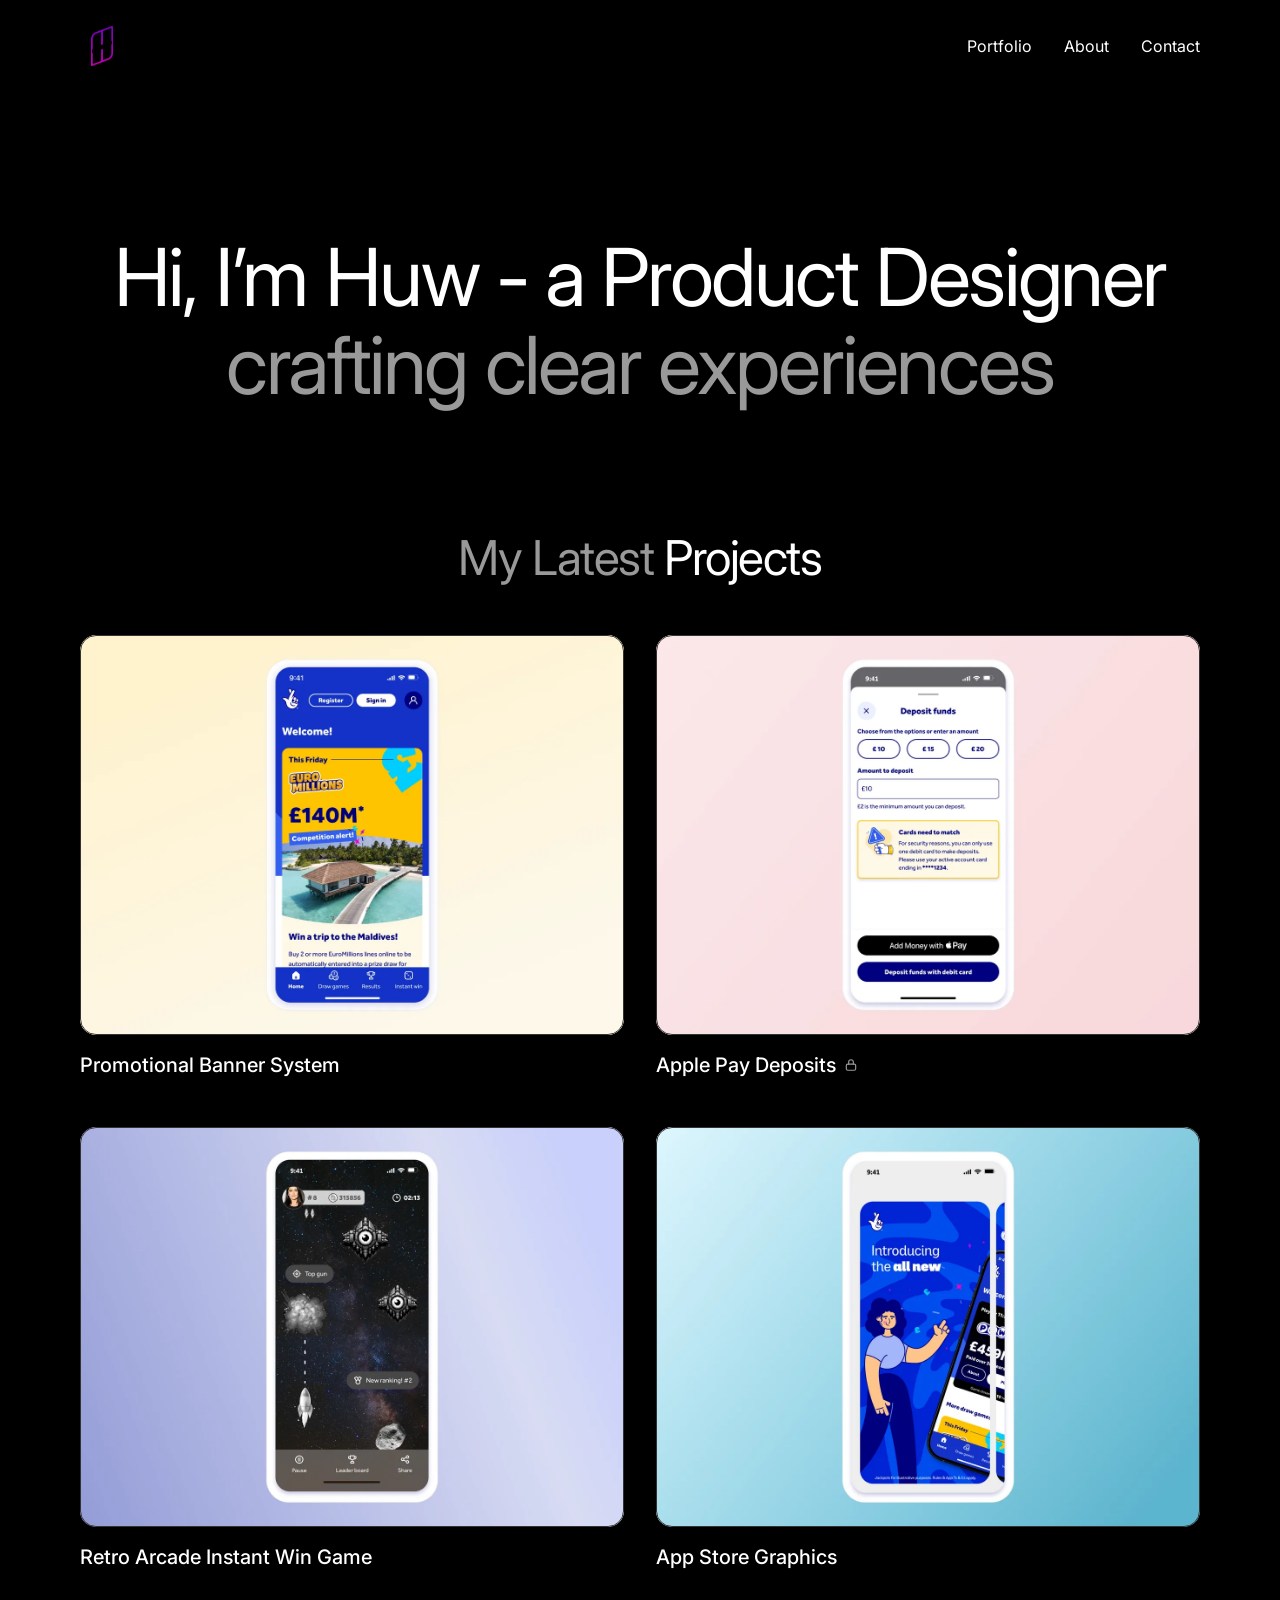
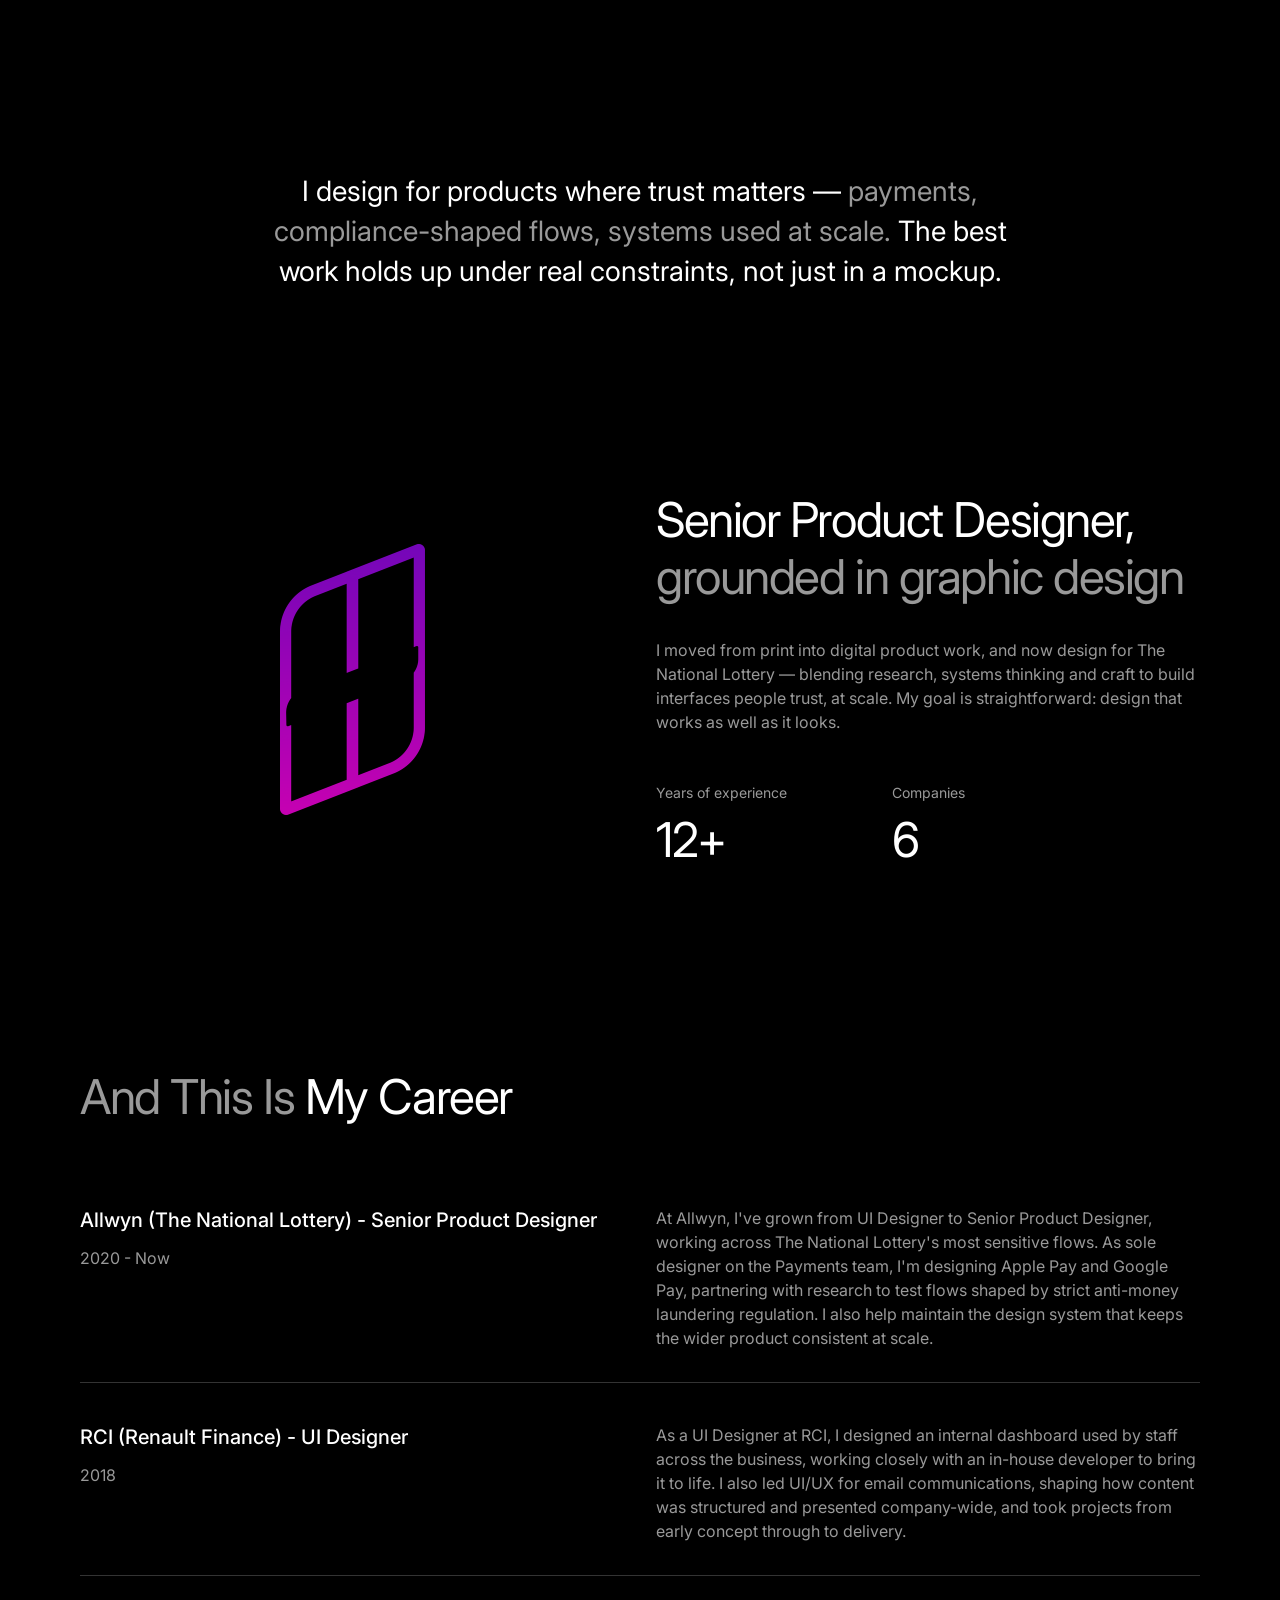
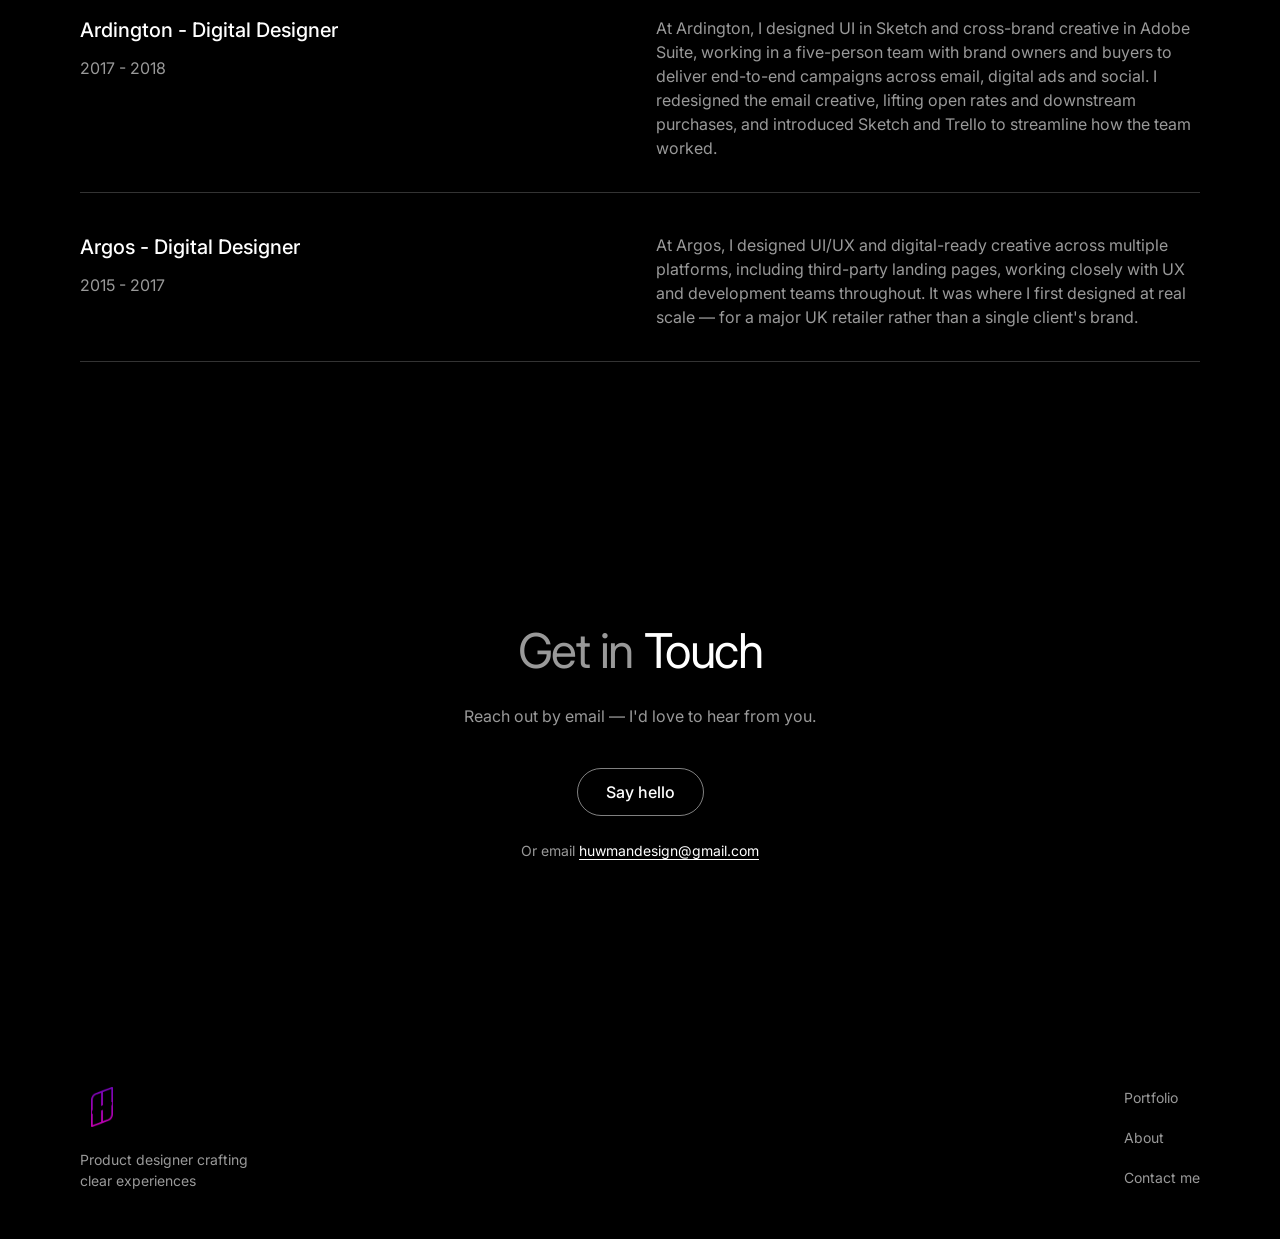
==== commit be3e3620: "Remove email from footer (already in contact section) Co-Authored-By: Claude Opus 5.5 <noreply@anthr" ====
--- a/index.html
+++ b/index.html
@@ -3,6 +3,9 @@
 <head>
   <meta charset="utf-8">
   <meta name="viewport" content="width=device-width, initial-scale=1">
+  <link rel="icon" href="favicon.svg" type="image/svg+xml">
+  <link rel="icon" href="favicon-32.png" sizes="32x32" type="image/png">
+  <link rel="apple-touch-icon" href="apple-touch-icon.png">
   <title>Huw Maitland-Jones — Product Designer</title>
   <meta name="description" content="Huw Maitland-Jones is a Senior Product Designer crafting clear experiences for products where trust matters.">
   <link rel="preconnect" href="https://fonts.googleapis.com">
@@ -202,7 +205,6 @@
           <img src="assets/logo-mark.png" alt="" width="21" height="40">
         </a>
         <p class="small">Product designer crafting<br>clear experiences</p>
-        <p class="small"><a href="mailto:huwmandesign@gmail.com" class="footer__email">huwmandesign@gmail.com</a></p>
       </div>
       <nav aria-label="Footer">
         <ul class="footer__links">
--- a/styles.css
+++ b/styles.css
@@ -37,7 +37,12 @@
    ========================================================================== */
 *, *::before, *::after { box-sizing: border-box; }
 
-html { scroll-behavior: smooth; }
+html {
+  scroll-behavior: smooth;
+  /* Leave room for the sticky nav when the browser scrolls to a focused
+     element, so keyboard focus is never hidden behind it (WCAG 2.4.11) */
+  scroll-padding-top: 100px;
+}
 
 /* Anchor jumps land below the sticky nav */
 [id] { scroll-margin-top: 100px; }
@@ -484,8 +489,6 @@
 
 .footer__links a:hover { color: var(--white); }
 
-.footer__email { transition: color 0.2s ease; }
-.footer__email:hover { color: var(--white); }
 
 /* ==========================================================================
    Case study pages
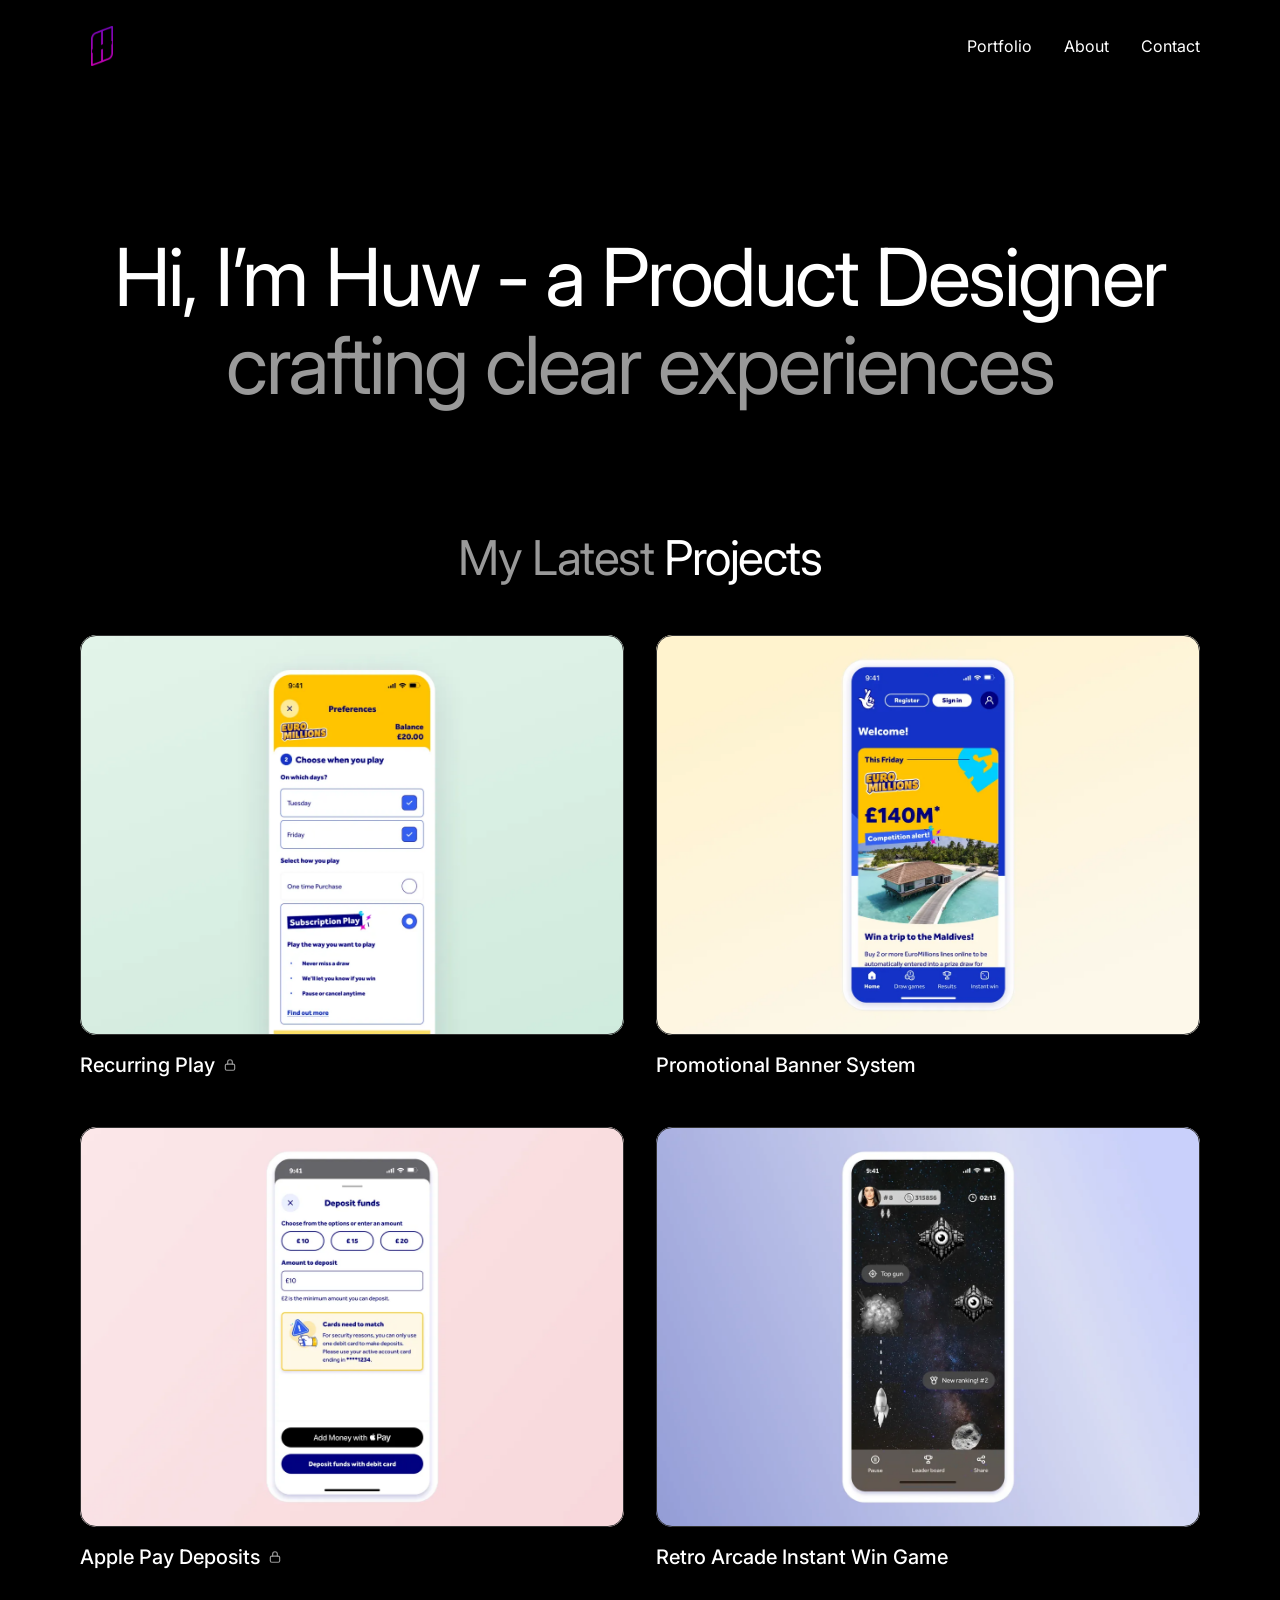
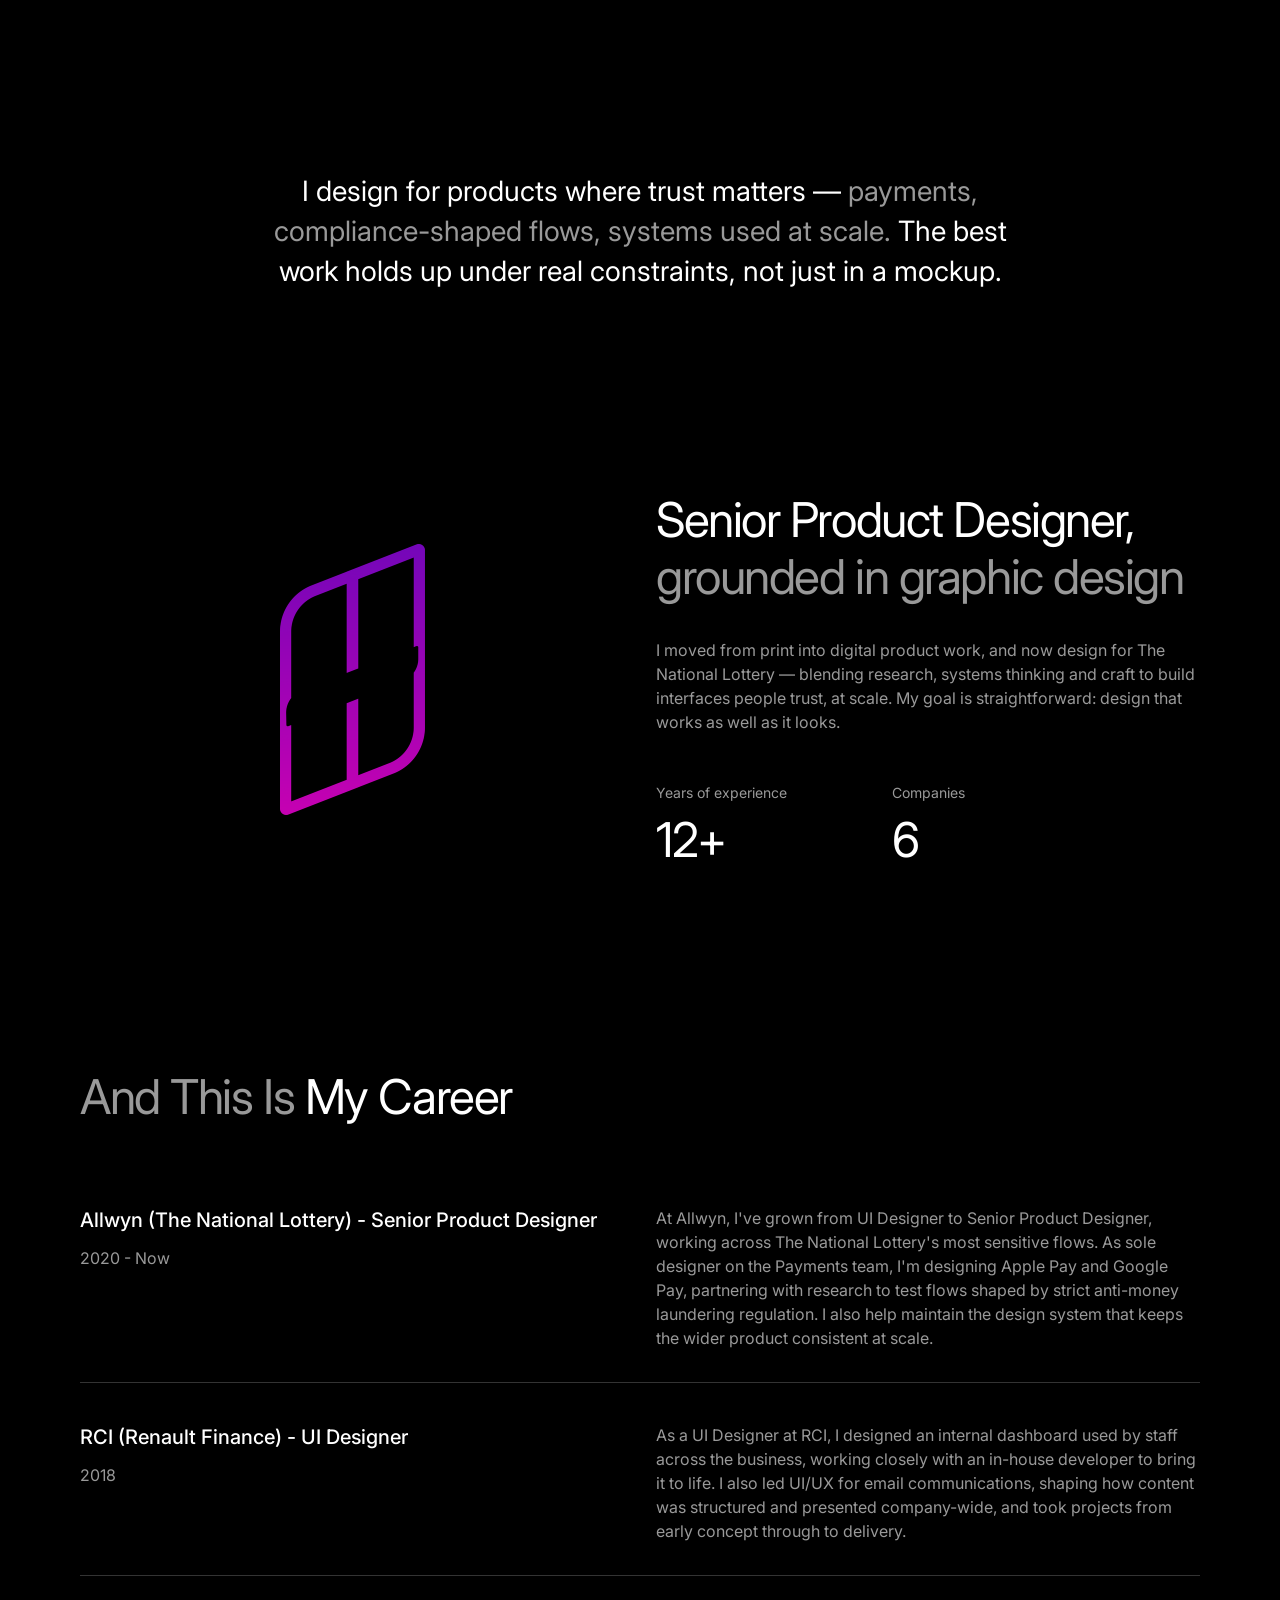
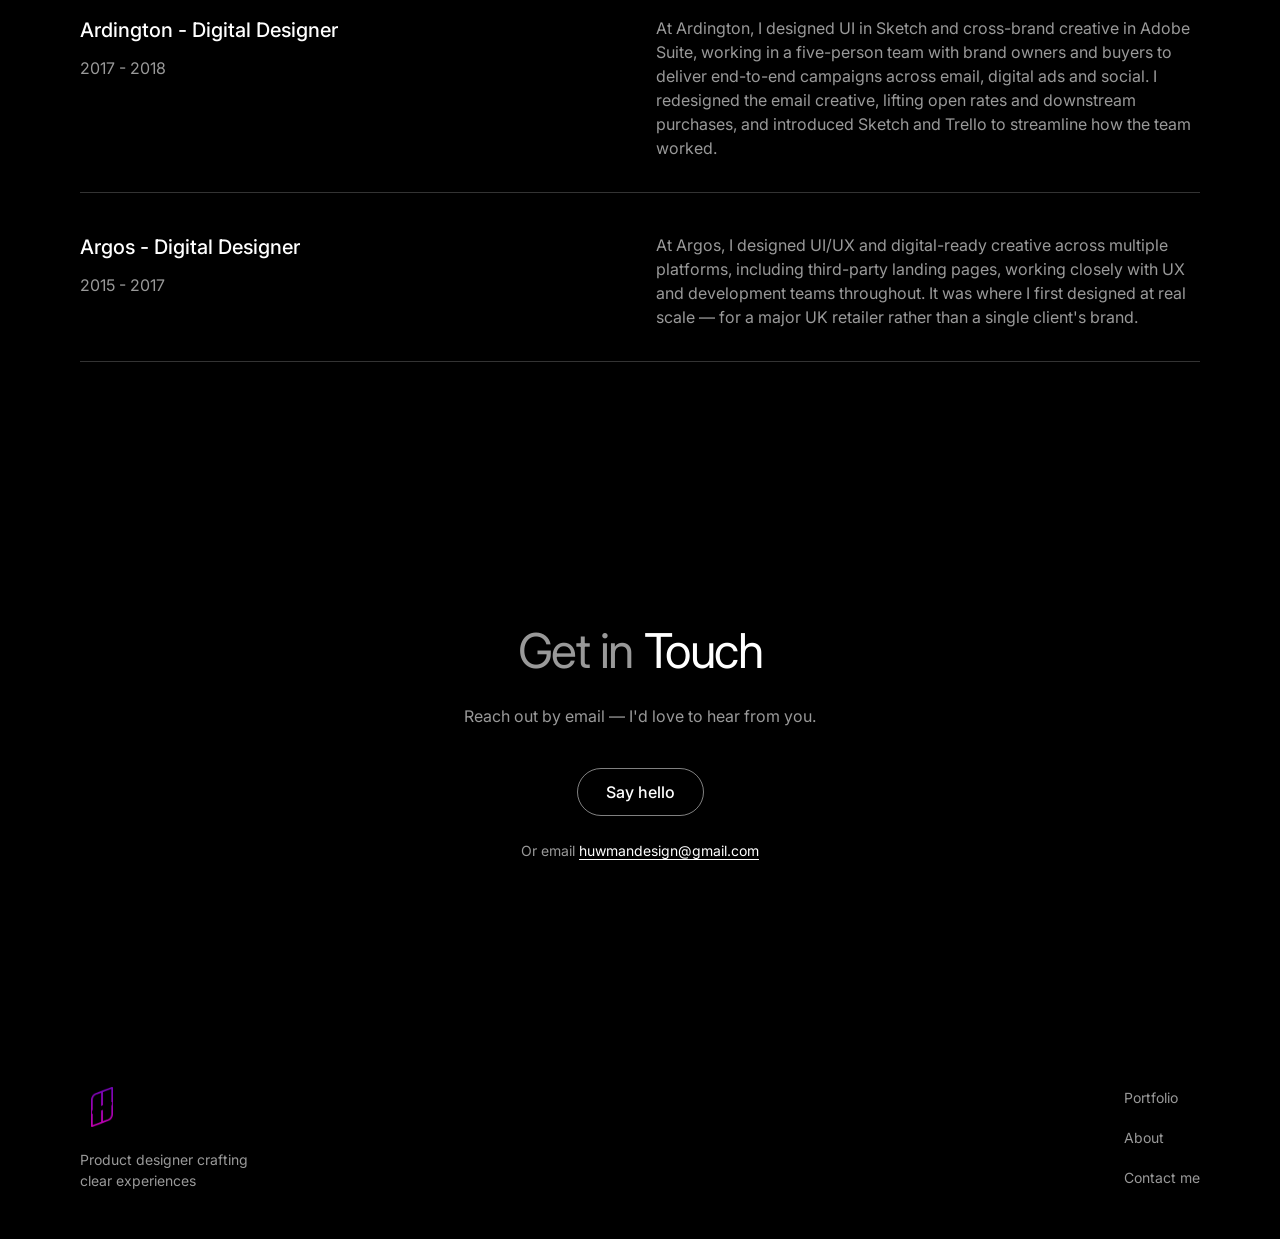
==== commit 830b26c9: "Add Recurring Play case study (locked); replace App Store Graphics on homepage Co-Authored-By: Claud" ====
--- a/index.html
+++ b/index.html
@@ -53,7 +53,15 @@
         <h2 class="h2 h2--center reveal"><span class="muted">My Latest</span> Projects</h2>
 
         <ul class="projects">
-          <li class="reveal" style="--delay: 0s">
+          <li class="reveal">
+            <a href="recurring-play/" class="project">
+              <div class="project__image">
+                <img src="assets/project-recurring-play.webp" alt="Recurring Play set-up screen on a phone, with Subscription Play selected" loading="lazy">
+              </div>
+              <h3 class="h3 project__title">Recurring Play <span class="project__lock" title="Password protected"><svg width="14" height="14" viewBox="0 0 24 24" fill="none" stroke="currentColor" stroke-width="2" stroke-linecap="round" stroke-linejoin="round" aria-hidden="true"><rect x="4" y="10.5" width="16" height="10.5" rx="2.5"/><path d="M8 10.5V7a4 4 0 0 1 8 0v3.5"/></svg><span class="visually-hidden">(password protected)</span></span></h3>
+            </a>
+          </li>
+          <li class="reveal">
             <a href="promotional-banner-system/" class="project">
               <div class="project__image">
                 <img src="assets/project-banners.webp" alt="Promotional banner designs on a phone screen" loading="lazy">
@@ -61,7 +69,7 @@
               <h3 class="h3">Promotional Banner System</h3>
             </a>
           </li>
-          <li class="reveal" style="--delay: 0.1s">
+          <li class="reveal">
             <a href="apple-pay-deposits/" class="project">
               <div class="project__image">
                 <img src="assets/project-apple-pay.webp" alt="Apple Pay deposit flow on a phone screen" loading="lazy">
@@ -69,20 +77,12 @@
               <h3 class="h3 project__title">Apple Pay Deposits <span class="project__lock" title="Password protected"><svg width="14" height="14" viewBox="0 0 24 24" fill="none" stroke="currentColor" stroke-width="2" stroke-linecap="round" stroke-linejoin="round" aria-hidden="true"><rect x="4" y="10.5" width="16" height="10.5" rx="2.5"/><path d="M8 10.5V7a4 4 0 0 1 8 0v3.5"/></svg><span class="visually-hidden">(password protected)</span></span></h3>
             </a>
           </li>
-          <li class="reveal" style="--delay: 0s">
+          <li class="reveal">
             <a href="retro-arcade-iwg/" class="project">
               <div class="project__image">
                 <img src="assets/project-arcade.webp" alt="Retro arcade instant win game on a phone screen" loading="lazy">
               </div>
               <h3 class="h3">Retro Arcade Instant Win Game</h3>
-            </a>
-          </li>
-          <li class="reveal" style="--delay: 0.1s">
-            <a href="app-store-graphics/" class="project">
-              <div class="project__image">
-                <img src="assets/project-app-store.webp" alt="App Store screenshot graphics" loading="lazy">
-              </div>
-              <h3 class="h3">App Store Graphics</h3>
             </a>
           </li>
         </ul>
--- a/styles.css
+++ b/styles.css
@@ -519,6 +519,18 @@
 
 .cs-label { color: var(--white); }
 
+/* Status pill above a case study title, e.g. "In progress" */
+.cs-tag {
+  display: inline-block;
+  margin: 0 auto var(--space-m);
+  padding: 6px 14px;
+  border: 1px solid var(--mine-shaft);
+  border-radius: 100px;
+  font-size: 14px;
+  line-height: 1.4;
+  color: var(--dusty-gray);
+}
+
 .cs-image {
   position: relative;
   width: 100%;
@@ -627,6 +639,12 @@
   height: auto;
   object-fit: cover;
   border-radius: 32px;
+}
+
+/* Mobile: slightly tighter corners suit narrower images */
+@media (max-width: 809px) {
+  :root { --radius: 12px; }
+  .cs-phone { border-radius: 24px; }
 }
 
 /* ==========================================================================
